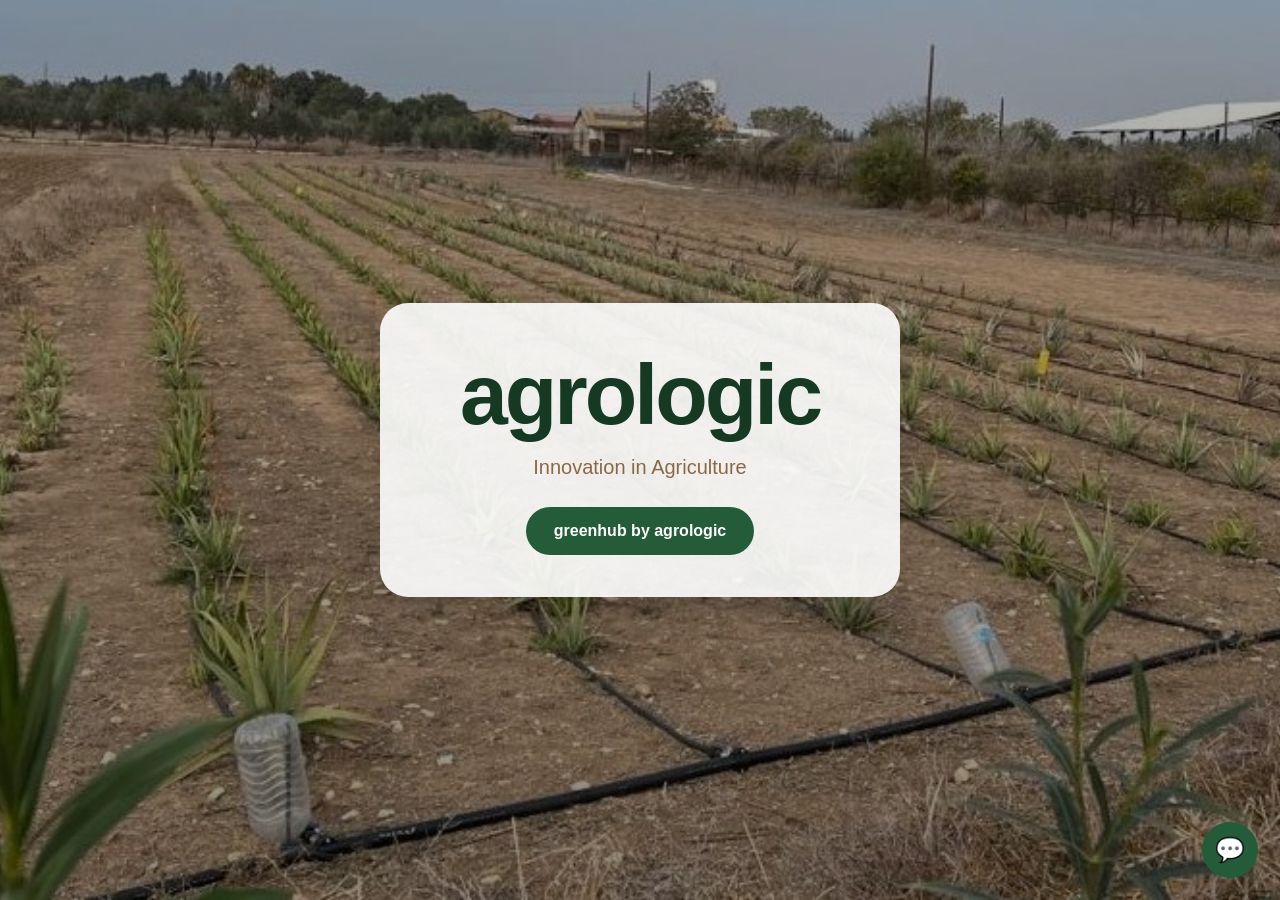
==== index.html @ 1e0a489d "GreenHub v0.6 - Home Hub and Repository Structure" ====
<!DOCTYPE html>
<html lang="en">
<head>
  <meta charset="UTF-8" />
  <meta name="viewport" content="width=device-width, initial-scale=1.0" />
  <title>agrologic</title>
  <link rel="stylesheet" href="styles.css" />
</head>
<body class="landing-page">
  <main class="landing-overlay">
    <section class="hero-card">
      <h1>agrologic</h1>
      <p>Innovation in Agriculture</p>
      <a class="main-button" href="login.html">greenhub by agrologic</a>
    </section>
  </main>

  <button class="chat-button" aria-label="Open chat">💬</button>
  <div class="chat-popup" id="chatPopup">
    <strong>Welcome</strong>
    <p>Your agrologicAI assistant is ready to help!</p>
  </div>

  <script src="script.js"></script>
</body>
</html>
---- styles.css ----
:root {
  --green: #245c3a;
  --green-dark: #153922;
  --green-soft: #edf5ef;
  --earth: #8a6845;
  --cream: #f7f3ea;
  --white: #ffffff;
  --text: #1f2a22;
  --muted: #6a746b;
  --shadow: 0 18px 45px rgba(0, 0, 0, 0.18);
}

* { box-sizing: border-box; }

body {
  margin: 0;
  font-family: Arial, Helvetica, sans-serif;
  color: var(--text);
  background: var(--cream);
}

.landing-page {
  min-height: 100vh;
  background-image: linear-gradient(rgba(0, 0, 0, 0.28), rgba(0, 0, 0, 0.42)), url("images/aloe-field.jpg");
  background-size: cover;
  background-position: center;
}

.landing-overlay {
  min-height: 100vh;
  display: flex;
  align-items: center;
  justify-content: center;
  padding: 24px;
}

.hero-card, .login-card {
  width: min(520px, 92vw);
  padding: 42px;
  border-radius: 28px;
  background: rgba(255, 255, 255, 0.9);
  box-shadow: var(--shadow);
  text-align: center;
}

.hero-card h1 {
  margin: 0;
  font-size: clamp(48px, 8vw, 86px);
  letter-spacing: -3px;
  color: var(--green-dark);
  text-transform: lowercase;
}

.hero-card p {
  margin: 12px 0 28px;
  font-size: 20px;
  color: var(--earth);
}

.main-button {
  display: inline-flex;
  align-items: center;
  justify-content: center;
  min-height: 48px;
  padding: 0 28px;
  border: none;
  border-radius: 999px;
  background: var(--green);
  color: var(--white);
  text-decoration: none;
  font-weight: 700;
  cursor: pointer;
  transition: transform 0.2s ease, background 0.2s ease;
}

.main-button:hover { transform: translateY(-2px); background: var(--green-dark); }
.full-width { width: 100%; margin-top: 18px; }

.chat-button {
  position: fixed;
  right: 22px;
  bottom: 22px;
  width: 56px;
  height: 56px;
  border: none;
  border-radius: 50%;
  background: var(--green);
  color: white;
  font-size: 24px;
  box-shadow: var(--shadow);
  cursor: pointer;
}

.chat-popup {
  display: none;
  position: fixed;
  right: 22px;
  bottom: 90px;
  width: 280px;
  padding: 18px;
  border-radius: 18px;
  background: white;
  box-shadow: var(--shadow);
}

.chat-popup.visible { display: block; }

.login-page {
  min-height: 100vh;
  background: linear-gradient(135deg, var(--green-soft), var(--cream));
}

.login-wrapper {
  min-height: 100vh;
  display: flex;
  align-items: center;
  justify-content: center;
  padding: 24px;
}

.eyebrow {
  margin: 0 0 10px;
  color: var(--green);
  font-weight: 700;
  text-transform: lowercase;
}

.login-card h1 { margin: 0; font-size: 40px; color: var(--green-dark); }
.login-note { color: var(--muted); }

form { text-align: left; margin-top: 24px; }
label { display: block; margin: 14px 0 6px; font-weight: 700; }
input {
  width: 100%;
  padding: 13px 14px;
  border: 1px solid #cdd8cf;
  border-radius: 12px;
  font-size: 16px;
}
.login-message { min-height: 20px; color: #b00020; font-weight: 700; }
.back-link { display: inline-block; margin-top: 18px; color: var(--green); text-decoration: none; }

@media (max-width: 600px) {
  .hero-card, .login-card { padding: 30px 22px; }
}
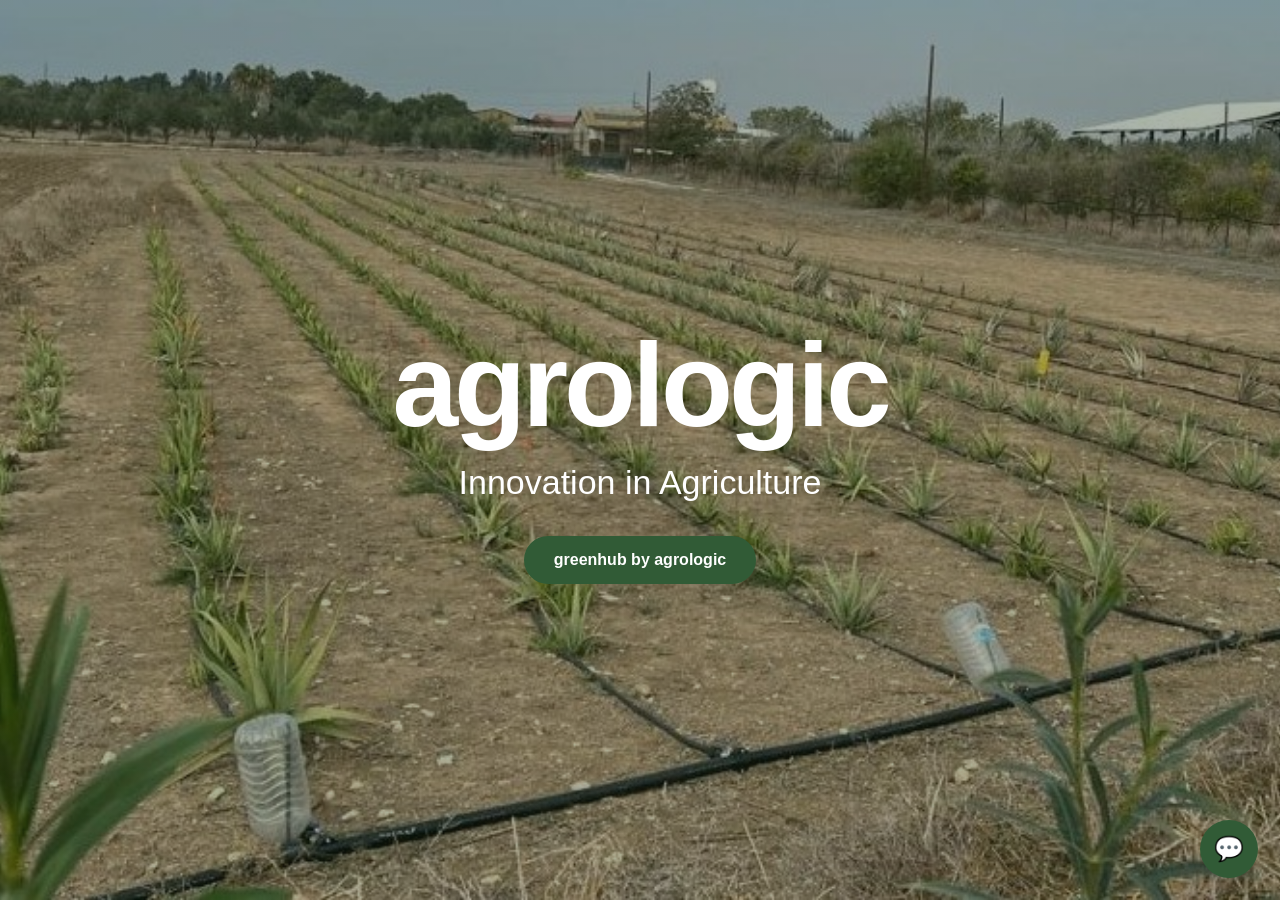
==== commit 88e5412e: "Add GreenHub AR Preview v0.6" ====
--- a/index.html
+++ b/index.html
@@ -4,23 +4,33 @@
   <meta charset="UTF-8" />
   <meta name="viewport" content="width=device-width, initial-scale=1.0" />
   <title>agrologic</title>
-  <link rel="stylesheet" href="styles.css" />
+  <link rel="stylesheet" href="style.css" />
 </head>
 <body class="landing-page">
   <main class="landing-overlay">
-    <section class="hero-card">
+    <section class="landing-card">
       <h1>agrologic</h1>
       <p>Innovation in Agriculture</p>
-      <a class="main-button" href="login.html">greenhub by agrologic</a>
+      <a class="primary-button" href="login.html">greenhub by agrologic</a>
     </section>
   </main>
 
-  <button class="chat-button" aria-label="Open chat">💬</button>
-  <div class="chat-popup" id="chatPopup">
-    <strong>Welcome</strong>
-    <p>Your agrologicAI assistant is ready to help!</p>
-  </div>
+  <button class="chat-button" id="chatButton" aria-label="Open chat">💬</button>
+  <section class="chat-box" id="chatBox" aria-hidden="true">
+    <h2>Chat with us</h2>
+    <input type="text" placeholder="Name" />
+    <input type="email" placeholder="Email" />
+    <textarea placeholder="Message"></textarea>
+    <button>Send</button>
+  </section>
 
-  <script src="script.js"></script>
+  <script>
+    const chatButton = document.getElementById('chatButton');
+    const chatBox = document.getElementById('chatBox');
+    chatButton.addEventListener('click', () => {
+      chatBox.classList.toggle('open');
+      chatBox.setAttribute('aria-hidden', !chatBox.classList.contains('open'));
+    });
+  </script>
 </body>
 </html>
--- a/style.css
+++ b/style.css
@@ -0,0 +1,62 @@
+* { box-sizing: border-box; }
+html, body { margin: 0; min-height: 100%; font-family: Helvetica, Arial, sans-serif; color: #17351f; }
+a { color: inherit; text-decoration: none; }
+
+.landing-page {
+  min-height: 100vh;
+  background: linear-gradient(rgba(18, 43, 22, 0.35), rgba(18, 43, 22, 0.35)), url('assets/aloe-field.jpg') center/cover no-repeat;
+}
+.landing-overlay { min-height: 100vh; display: grid; place-items: center; padding: 24px; }
+.landing-card { text-align: center; color: white; }
+.landing-card h1 { font-size: clamp(52px, 10vw, 118px); margin: 0; font-weight: 600; letter-spacing: -4px; text-transform: lowercase; }
+.landing-card p { font-size: clamp(20px, 3vw, 34px); margin: 10px 0 34px; }
+.primary-button, .secondary-button, button {
+  display: inline-flex; align-items: center; justify-content: center; min-height: 48px; border: 0; border-radius: 999px; padding: 0 30px;
+  background: #315b36; color: #fff; font-size: 16px; font-weight: 700; cursor: pointer;
+}
+.primary-button:hover, .secondary-button:hover, button:hover { filter: brightness(1.06); }
+button:disabled { opacity: 0.45; cursor: not-allowed; }
+.chat-button { position: fixed; right: 22px; bottom: 22px; width: 58px; height: 58px; padding: 0; font-size: 24px; box-shadow: 0 12px 32px rgba(0,0,0,0.22); }
+.chat-box { position: fixed; right: 22px; bottom: 92px; width: min(320px, calc(100vw - 44px)); padding: 18px; background: #fff; border-radius: 18px; box-shadow: 0 16px 45px rgba(0,0,0,0.25); display: none; }
+.chat-box.open { display: grid; gap: 10px; }
+.chat-box h2 { margin: 0 0 4px; }
+input, textarea, select { width: 100%; border: 1px solid #cbd8cc; border-radius: 12px; padding: 13px; font: inherit; background: #fff; }
+textarea { min-height: 100px; resize: vertical; }
+
+.login-page { min-height: 100vh; display: grid; place-items: center; background: #edf3ed; padding: 24px; }
+.login-card { width: min(420px, 100%); background: white; border-radius: 24px; padding: 36px; box-shadow: 0 18px 55px rgba(27, 56, 33, 0.13); }
+.login-card h1 { margin: 0; font-size: 52px; letter-spacing: -2px; text-transform: lowercase; }
+.login-card form { display: grid; gap: 14px; margin-top: 22px; }
+.login-card small { min-height: 18px; color: #9b2f2f; }
+
+.greenhub-page, .ar-page { min-height: 100vh; background: #f4f7f2; }
+.greenhub-header { height: 72px; display: flex; align-items: center; justify-content: space-between; padding: 0 28px; background: #fff; border-bottom: 1px solid #dfe8df; position: sticky; top: 0; z-index: 5; }
+.brand { font-size: 30px; font-weight: 600; letter-spacing: -1px; }
+.greenhub-header nav { display: flex; gap: 18px; align-items: center; flex-wrap: wrap; }
+.greenhub-header nav a { font-weight: 700; color: #315b36; }
+.nav-highlight { background: #e5efe4; padding: 10px 16px; border-radius: 999px; }
+.dashboard { width: min(1120px, calc(100% - 40px)); margin: 32px auto; }
+.hero-panel, .panel, .ar-controls { background: white; border-radius: 26px; padding: 28px; box-shadow: 0 14px 38px rgba(27, 56, 33, 0.08); }
+.hero-panel h1 { font-size: clamp(36px, 6vw, 64px); margin: 0 0 12px; }
+.hero-panel p { max-width: 720px; font-size: 20px; line-height: 1.5; }
+.grid-panels { display: grid; grid-template-columns: repeat(4, 1fr); gap: 18px; margin-top: 18px; }
+.panel h2 { margin-top: 0; }
+.clickable-panel { cursor: pointer; border: 2px solid #d7e7d5; }
+
+.ar-layout { width: min(1120px, calc(100% - 28px)); margin: 24px auto; display: grid; grid-template-columns: 330px 1fr; gap: 20px; align-items: start; }
+.ar-controls { display: grid; gap: 14px; }
+.ar-controls h1 { margin: 0; font-size: 42px; }
+.small-note { margin: 0; color: #60705f; line-height: 1.45; }
+.camera-stage { position: relative; overflow: hidden; min-height: 640px; background: #142116; border-radius: 28px; box-shadow: 0 14px 38px rgba(27, 56, 33, 0.18); }
+#cameraVideo { position: absolute; inset: 0; width: 100%; height: 100%; object-fit: cover; }
+#plantOverlay { position: absolute; left: 50%; bottom: 8%; transform: translateX(-50%); height: 58%; max-width: 60%; object-fit: contain; opacity: 0.6; display: none; pointer-events: none; }
+#plantOverlay.visible { display: block; }
+.camera-placeholder { position: absolute; inset: 0; display: grid; place-items: center; color: #fff; text-align: center; padding: 28px; font-size: 22px; }
+.hidden { display: none !important; }
+
+@media (max-width: 900px) {
+  .greenhub-header { height: auto; padding: 18px; align-items: flex-start; gap: 12px; flex-direction: column; }
+  .grid-panels { grid-template-columns: 1fr; }
+  .ar-layout { grid-template-columns: 1fr; }
+  .camera-stage { min-height: 70vh; }
+}
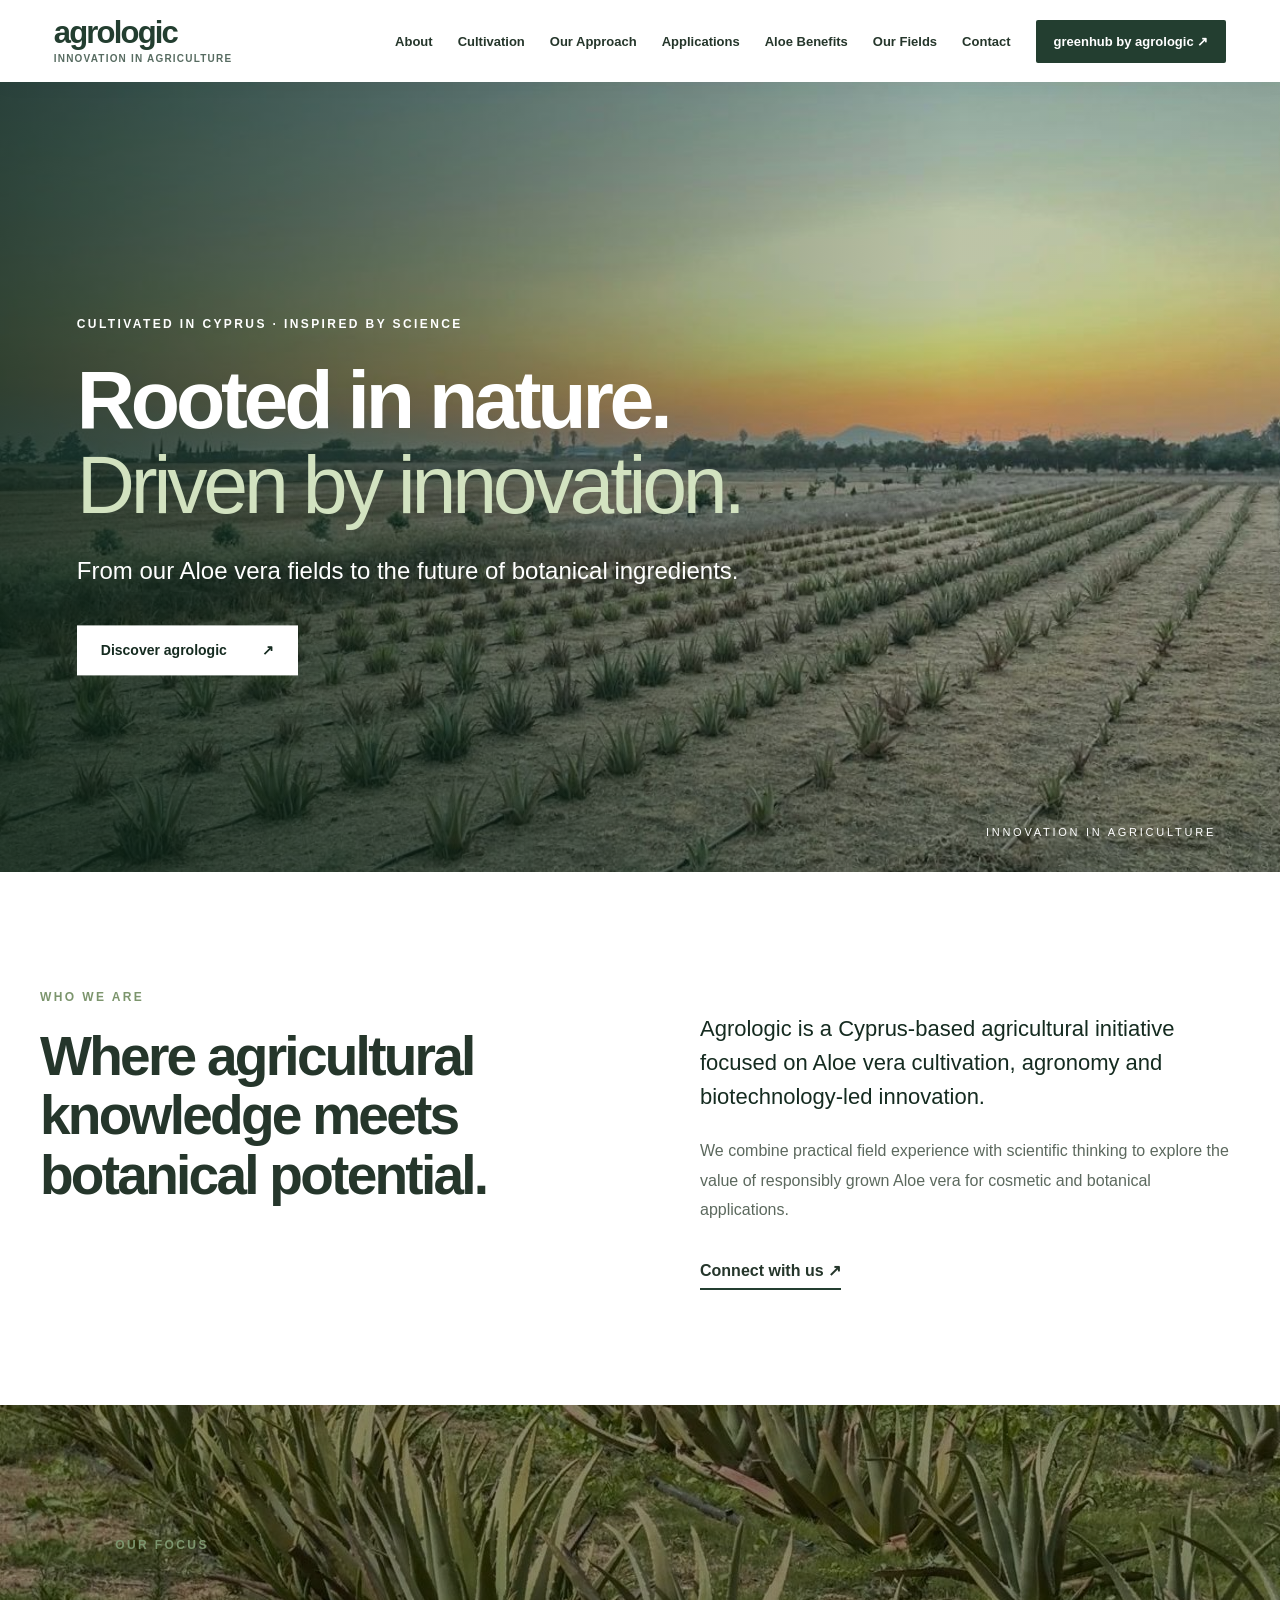
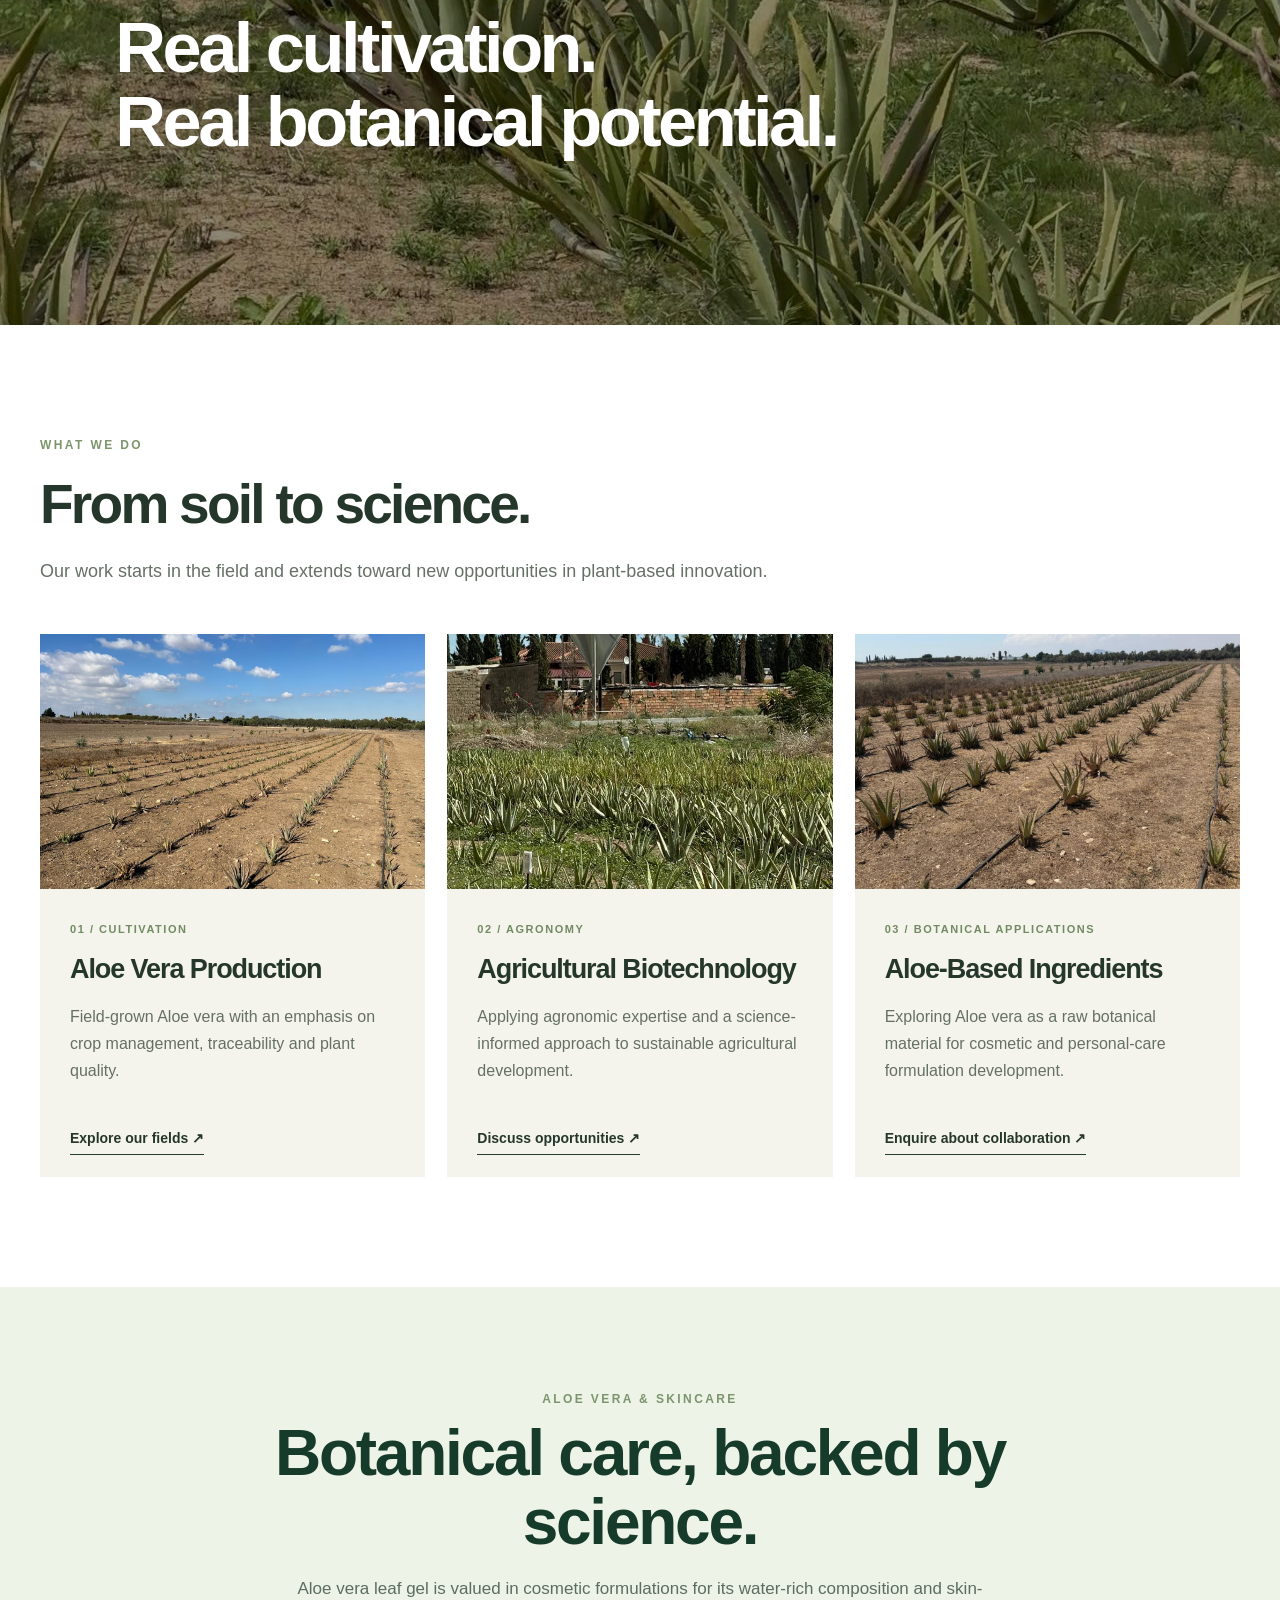
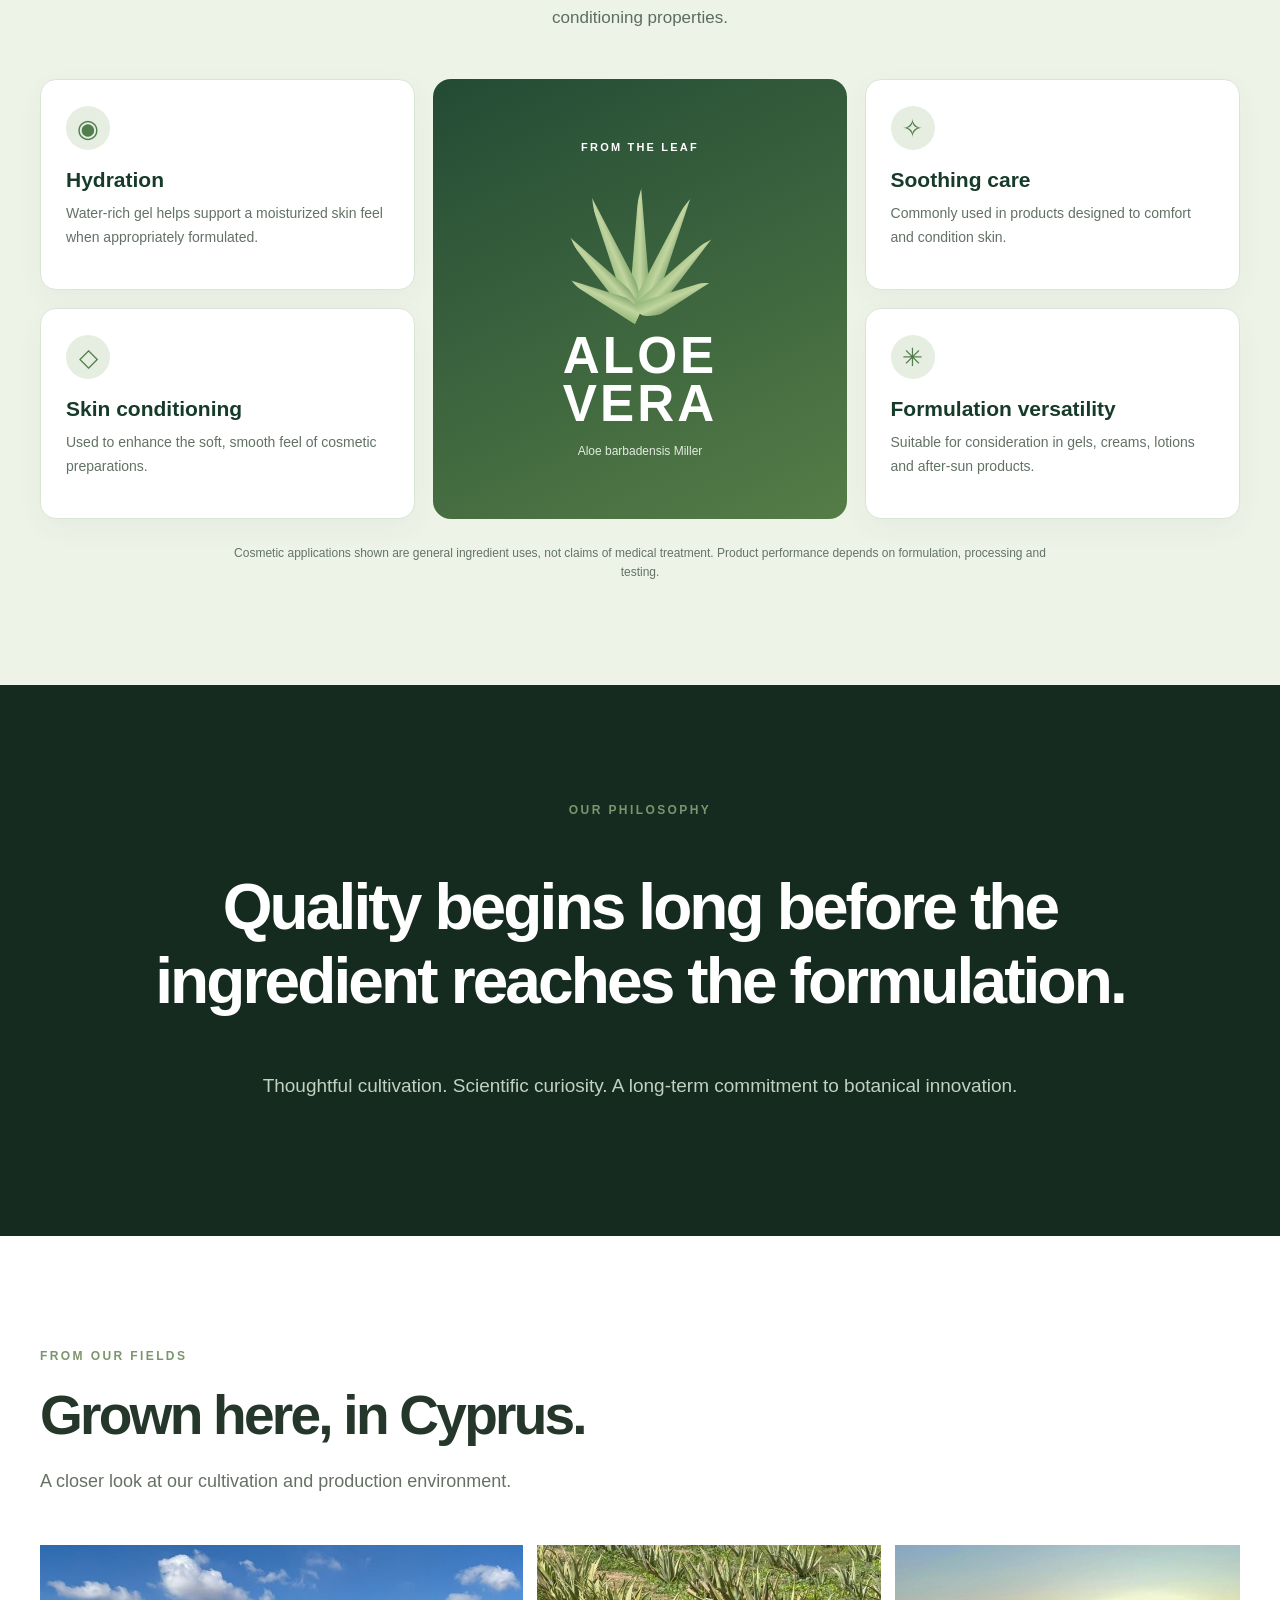
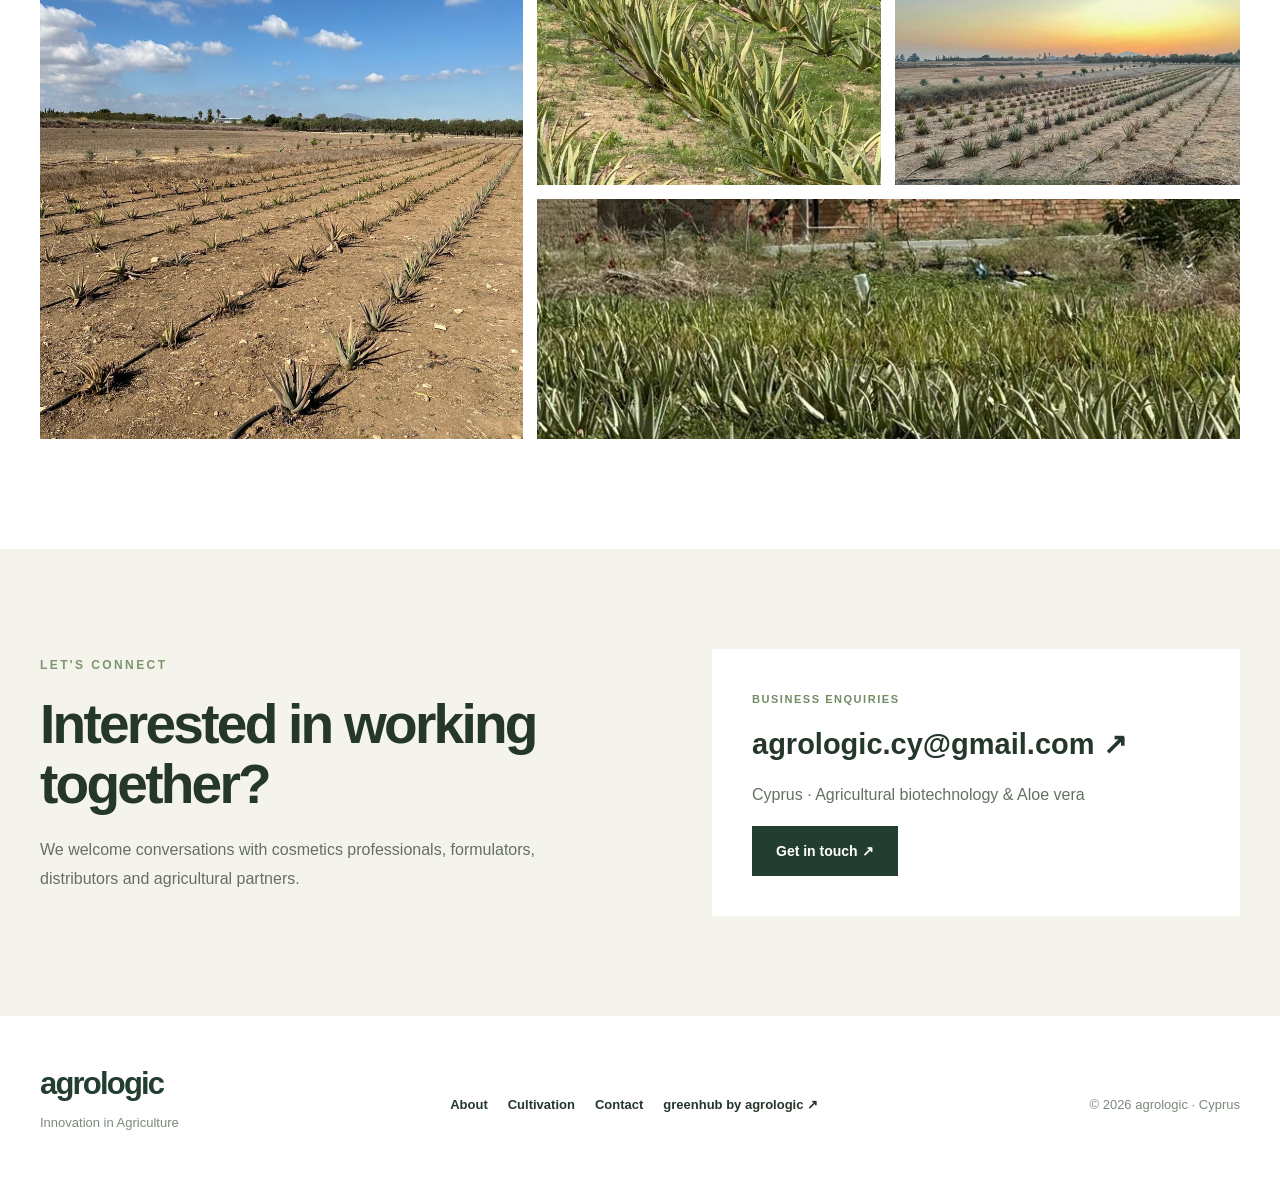
==== commit e45e1511: "Agrologic v1.1 - Expo homepage and aloe benefits infographic" ====
--- a/index.html
+++ b/index.html
@@ -1,36 +1,26 @@
-<!DOCTYPE html>
-<html lang="en">
-<head>
-  <meta charset="UTF-8" />
-  <meta name="viewport" content="width=device-width, initial-scale=1.0" />
-  <title>agrologic</title>
-  <link rel="stylesheet" href="style.css" />
-</head>
-<body class="landing-page">
-  <main class="landing-overlay">
-    <section class="landing-card">
-      <h1>agrologic</h1>
-      <p>Innovation in Agriculture</p>
-      <a class="primary-button" href="login.html">greenhub by agrologic</a>
-    </section>
-  </main>
+<!doctype html><html lang="en"><head><meta charset="utf-8"><meta name="viewport" content="width=device-width,initial-scale=1"><meta name="description" content="Agrologic — Cyprus-grown Aloe vera, agronomy and agricultural biotechnology for botanical innovation."><title>agrologic | Aloe Vera & Agricultural Biotechnology</title><link rel="stylesheet" href="agrologic-home.css"></head><body>
+<header class="top"><a class="logo brand-lockup" href="#home"><span class="brand-name">agrologic</span><span class="brand-tagline">Innovation in Agriculture</span></a><button class="menu" aria-label="Toggle navigation" aria-expanded="false">☰</button><nav id="nav"><a href="#about">About</a><a href="#cultivation">Cultivation</a><a href="#science">Our Approach</a><a href="#applications">Applications</a><a href="#benefits">Aloe Benefits</a><a href="#gallery">Our Fields</a><a href="#contact">Contact</a><a class="greenhub" href="login.html">greenhub by agrologic ↗</a></nav></header>
+<main id="home"><section class="hero"><img src="assets/land3.jpeg" alt="Agrologic Aloe vera cultivation in Cyprus at sunset"><div class="shade"></div><div class="hero-inner"><span class="kicker">CULTIVATED IN CYPRUS · INSPIRED BY SCIENCE</span><h1>Rooted in nature.<br><em>Driven by innovation.</em></h1><p>From our Aloe vera fields to the future of botanical ingredients.</p><a class="cta light" href="#about">Discover agrologic <span>↗</span></a></div><span class="hero-side">INNOVATION IN AGRICULTURE</span></section>
+<section id="about" class="intro wrap"><div><span class="eyebrow">WHO WE ARE</span><h2>Where agricultural knowledge meets botanical potential.</h2></div><div><p class="lead">Agrologic is a Cyprus-based agricultural initiative focused on Aloe vera cultivation, agronomy and biotechnology-led innovation.</p><p>We combine practical field experience with scientific thinking to explore the value of responsibly grown Aloe vera for cosmetic and botanical applications.</p><a class="textlink" href="#contact">Connect with us ↗</a></div></section>
+<section class="photo-banner"><img src="assets/land5.jpeg" alt="Close view of Aloe vera plants cultivated in rows"><div><span class="eyebrow">OUR FOCUS</span><h2>Real cultivation.<br>Real botanical potential.</h2></div></section>
+<section id="cultivation" class="services wrap"><div class="section-head"><span class="eyebrow">WHAT WE DO</span><h2>From soil to science.</h2><p>Our work starts in the field and extends toward new opportunities in plant-based innovation.</p></div><div class="cards"><article><img src="assets/land2.jpeg" alt="Rows of drip-irrigated Aloe vera plants"><div><span>01 / CULTIVATION</span><h3>Aloe Vera Production</h3><p>Field-grown Aloe vera with an emphasis on crop management, traceability and plant quality.</p><a href="#gallery">Explore our fields ↗</a></div></article><article id="science"><img src="assets/land1.jpeg" alt="Aloe vera field and agricultural infrastructure"><div><span>02 / AGRONOMY</span><h3>Agricultural Biotechnology</h3><p>Applying agronomic expertise and a science-informed approach to sustainable agricultural development.</p><a href="#contact">Discuss opportunities ↗</a></div></article><article id="applications"><img src="assets/land4.jpeg" alt="Cultivated Aloe vera field in Cyprus"><div><span>03 / BOTANICAL APPLICATIONS</span><h3>Aloe-Based Ingredients</h3><p>Exploring Aloe vera as a raw botanical material for cosmetic and personal-care formulation development.</p><a href="#contact">Enquire about collaboration ↗</a></div></article></div></section>
 
-  <button class="chat-button" id="chatButton" aria-label="Open chat">💬</button>
-  <section class="chat-box" id="chatBox" aria-hidden="true">
-    <h2>Chat with us</h2>
-    <input type="text" placeholder="Name" />
-    <input type="email" placeholder="Email" />
-    <textarea placeholder="Message"></textarea>
-    <button>Send</button>
-  </section>
-
-  <script>
-    const chatButton = document.getElementById('chatButton');
-    const chatBox = document.getElementById('chatBox');
-    chatButton.addEventListener('click', () => {
-      chatBox.classList.toggle('open');
-      chatBox.setAttribute('aria-hidden', !chatBox.classList.contains('open'));
-    });
-  </script>
-</body>
-</html>
+<section id="benefits" class="aloe-benefits" aria-labelledby="benefits-title">
+  <div class="wrap">
+    <div class="benefits-heading"><span class="eyebrow">ALOE VERA &amp; SKINCARE</span><h2 id="benefits-title">Botanical care, backed by science.</h2>
+    <p>Aloe vera leaf gel is valued in cosmetic formulations for its water-rich composition and skin-conditioning properties.</p></div>
+    <div class="benefits-visual">
+      <div class="benefit benefit-one"><span class="benefit-icon" aria-hidden="true">◉</span><h3>Hydration</h3><p>Water-rich gel helps support a moisturized skin feel when appropriately formulated.</p></div>
+      <div class="benefit benefit-two"><span class="benefit-icon" aria-hidden="true">✧</span><h3>Soothing care</h3><p>Commonly used in products designed to comfort and condition skin.</p></div>
+      <div class="benefits-center"><span class="center-small">FROM THE LEAF</span><div class="aloe-illustration" aria-hidden="true"><i></i><i></i><i></i><i></i><i></i><i></i><i></i></div><strong>ALOE<br>VERA</strong><span class="center-latin">Aloe barbadensis Miller</span></div>
+      <div class="benefit benefit-three"><span class="benefit-icon" aria-hidden="true">◇</span><h3>Skin conditioning</h3><p>Used to enhance the soft, smooth feel of cosmetic preparations.</p></div>
+      <div class="benefit benefit-four"><span class="benefit-icon" aria-hidden="true">✳</span><h3>Formulation versatility</h3><p>Suitable for consideration in gels, creams, lotions and after-sun products.</p></div>
+    </div>
+    <p class="benefits-disclaimer">Cosmetic applications shown are general ingredient uses, not claims of medical treatment. Product performance depends on formulation, processing and testing.</p>
+  </div>
+</section>
+<section class="statement"><div class="wrap"><span class="eyebrow">OUR PHILOSOPHY</span><h2>Quality begins long before the ingredient reaches the formulation.</h2><p>Thoughtful cultivation. Scientific curiosity. A long-term commitment to botanical innovation.</p></div></section>
+<section id="gallery" class="gallery wrap"><div class="section-head"><span class="eyebrow">FROM OUR FIELDS</span><h2>Grown here, in Cyprus.</h2><p>A closer look at our cultivation and production environment.</p></div><div class="gallery-grid"><img src="assets/land2.jpeg" alt="Aloe vera rows in open farmland"><img src="assets/land5.jpeg" alt="Established Aloe vera plants"><img src="assets/land3.jpeg" alt="Aloe vera field at sunset"><img src="assets/land1.jpeg" alt="Agricultural infrastructure beside Aloe vera"></div></section>
+<section id="contact" class="contact"><div class="wrap contact-grid"><div><span class="eyebrow">LET'S CONNECT</span><h2>Interested in working together?</h2><p>We welcome conversations with cosmetics professionals, formulators, distributors and agricultural partners.</p></div><div class="contact-box"><span>BUSINESS ENQUIRIES</span><a class="email" href="mailto:agrologic.cy@gmail.com?subject=Agrologic%20Business%20Enquiry">agrologic.cy@gmail.com ↗</a><p>Cyprus · Agricultural biotechnology & Aloe vera</p><a class="cta" href="mailto:agrologic.cy@gmail.com?subject=Agrologic%20Business%20Enquiry">Get in touch ↗</a></div></div></section></main>
+<footer><div class="wrap foot"><div><a class="logo" href="#home">agrologic</a><p>Innovation in Agriculture</p></div><div><a href="#about">About</a><a href="#cultivation">Cultivation</a><a href="#contact">Contact</a><a href="login.html">greenhub by agrologic ↗</a></div><small>© <span id="year"></span> agrologic · Cyprus</small></div></footer>
+<script>document.getElementById('year').textContent=new Date().getFullYear();const b=document.querySelector('.menu'),n=document.querySelector('#nav');b.addEventListener('click',()=>{const o=n.classList.toggle('open');b.setAttribute('aria-expanded',String(o))});n.querySelectorAll('a').forEach(a=>a.addEventListener('click',()=>{n.classList.remove('open');b.setAttribute('aria-expanded','false')}));</script></body></html>
--- a/agrologic-home.css
+++ b/agrologic-home.css
@@ -0,0 +1,33 @@
+:root{--green:#233e30;--deep:#152b20;--cream:#f5f4ec;--accent:#b8cfa0;--ink:#25362b}*{box-sizing:border-box}html{scroll-behavior:smooth;scroll-padding-top:80px}body{margin:0;font-family:Arial,Helvetica,sans-serif;color:var(--ink);background:#fff}a{text-decoration:none;color:inherit}img{display:block;width:100%;object-fit:cover}.wrap{width:min(1200px,calc(100% - 72px));margin:auto}.top{height:82px;position:sticky;top:0;z-index:20;background:#fff;display:flex;align-items:center;justify-content:space-between;padding:0 4.2%;box-shadow:0 2px 20px #0000000c}.logo{font-size:31px;letter-spacing:-1.8px;font-weight:750;color:var(--green)}.dot{color:#9bb783}.top nav{display:flex;align-items:center;gap:25px}.top nav>a{font-size:13px;font-weight:700;transition:color .2s}.top nav>a:hover{color:#7d9e68}.top nav .greenhub{background:var(--green);color:#fff;padding:14px 18px;border-radius:2px}.menu{display:none}.hero{height:min(790px,calc(100vh - 82px));min-height:580px;position:relative;color:#fff;overflow:hidden}.hero>img{height:100%;position:absolute;inset:0}.shade{position:absolute;inset:0;background:linear-gradient(90deg,rgba(12,36,23,.78),rgba(12,36,23,.24) 75%),linear-gradient(0deg,#0b201c55,transparent 50%)}.hero-inner{position:absolute;left:max(6%,calc((100% - 1200px)/2));top:50%;transform:translateY(-45%);max-width:850px}.kicker,.eyebrow{font-size:12px;font-weight:800;letter-spacing:.2em}.hero h1{font-size:clamp(46px,6.3vw,91px);line-height:1.05;letter-spacing:-.052em;margin:26px 0}.hero h1 em{font-weight:400;font-style:normal;color:#d2e2c0}.hero p{font-size:clamp(18px,2vw,24px);line-height:1.5;margin:0 0 36px}.cta{display:inline-flex;align-items:center;gap:35px;background:var(--green);color:#fff;padding:17px 24px;font-weight:700;font-size:14px}.cta.light{background:#fff;color:var(--deep)}.hero-side{position:absolute;bottom:34px;right:5%;font-size:11px;letter-spacing:.25em}.intro{padding:115px 0;display:grid;grid-template-columns:1fr 1fr;gap:10%}.eyebrow{color:#7c956d}.intro h2,.section-head h2,.contact h2{font-size:clamp(36px,4.3vw,62px);letter-spacing:-.05em;line-height:1.08;margin:22px 0}.intro p{line-height:1.85;color:#5c695e;font-size:16px}.intro .lead{font-size:22px;line-height:1.55;color:var(--deep);margin-top:25px}.textlink{display:inline-block;margin-top:20px;border-bottom:2px solid var(--green);padding-bottom:8px;font-weight:700}.photo-banner{height:520px;position:relative;color:#fff}.photo-banner img{height:100%;filter:brightness(.55)}.photo-banner>div{position:absolute;left:9%;top:25%}.photo-banner h2{font-size:clamp(42px,5.5vw,75px);line-height:1.05;letter-spacing:-.05em}.services,.gallery{padding:110px 0}.section-head{max-width:740px;margin-bottom:48px}.section-head p{font-size:18px;color:#667166;line-height:1.65}.cards{display:grid;grid-template-columns:repeat(3,1fr);gap:22px}.cards article{background:var(--cream);overflow:hidden}.cards img{height:255px}.cards article>div{padding:30px}.cards span,.contact-box>span{font-size:11px;letter-spacing:.14em;font-weight:800;color:#718b63}.cards h3{font-size:27px;line-height:1.1;letter-spacing:-.04em;margin:18px 0}.cards p{line-height:1.7;color:#657064;min-height:110px}.cards a{font-size:14px;font-weight:800;border-bottom:1px solid var(--green);padding-bottom:8px}.statement{background:var(--deep);color:#fff;padding:115px 0}.statement .wrap{max-width:1000px;text-align:center}.statement h2{font-size:clamp(34px,5vw,66px);line-height:1.15;letter-spacing:-.045em}.statement p{font-size:19px;color:#c2d1c2;line-height:1.6}.gallery-grid{display:grid;grid-template-columns:1.4fr 1fr 1fr;grid-template-rows:240px 240px;gap:14px}.gallery-grid img{height:100%}.gallery-grid img:first-child{grid-row:span 2}.gallery-grid img:last-child{grid-column:span 2}.contact{background:var(--cream);padding:100px 0}.contact-grid{display:grid;grid-template-columns:1fr 1fr;gap:12%;align-items:center}.contact p{line-height:1.8;color:#657064}.contact-box{padding:40px;background:white}.email{display:block;overflow-wrap:anywhere;font-size:clamp(19px,2.3vw,29px);font-weight:700;margin:20px 0}footer{background:#fff;padding:50px 0}.foot{display:flex;justify-content:space-between;align-items:center;gap:30px}.foot p,.foot small{font-size:13px;color:#7d897c}.foot>div:nth-child(2){display:flex;gap:20px;flex-wrap:wrap;font-size:13px;font-weight:700}@media(max-width:1050px){.top nav{gap:12px}.top nav>a{font-size:11px}.cards{gap:12px}.cards article>div{padding:22px}}@media(max-width:800px){.wrap{width:calc(100% - 38px)}.top{height:70px;padding:0 20px}.menu{display:block;border:0;background:transparent;font-size:26px;color:var(--green);cursor:pointer}.top nav{display:none;position:absolute;top:70px;left:0;right:0;background:white;padding:20px;box-shadow:0 12px 22px #0002;flex-direction:column;align-items:stretch;gap:0}.top nav.open{display:flex}.top nav>a{font-size:15px;padding:14px 6px}.top nav .greenhub{padding:15px;margin-top:8px;text-align:center}.hero{min-height:620px;height:calc(100svh - 70px)}.hero-inner{left:24px;right:24px;top:48%;transform:translateY(-40%)}.hero-side{left:24px;right:auto;font-size:9px}.intro,.contact-grid{grid-template-columns:1fr;gap:25px;padding-top:75px;padding-bottom:75px}.photo-banner{height:400px}.photo-banner>div{left:24px;right:24px}.services,.gallery{padding:75px 0}.cards{grid-template-columns:1fr;gap:20px}.cards img{height:260px}.cards p{min-height:0}.statement{padding:75px 0}.gallery-grid{grid-template-columns:1fr 1fr;grid-template-rows:200px 200px 200px}.gallery-grid img:first-child{grid-column:span 2;grid-row:span 1}.gallery-grid img:last-child{grid-column:span 2}.contact{padding:0}.contact-box{padding:30px}.foot{flex-direction:column;align-items:flex-start}}
+
+/* Agrologic Expo v1.1 — brand lockup and Aloe benefits */
+.top .brand-lockup{display:flex;flex-direction:column;align-items:flex-start;gap:2px;text-decoration:none;line-height:1.05}
+.top .brand-name{display:block;font-size:inherit;font-weight:inherit;letter-spacing:inherit}
+.top .brand-tagline{display:block;font-size:10px;font-weight:600;letter-spacing:.12em;text-transform:uppercase;line-height:1.35;opacity:.76;white-space:nowrap}
+.aloe-benefits{background:#eef3e8;padding:clamp(70px,8vw,120px) 0;color:#173b2a}
+.benefits-heading{text-align:center;max-width:750px;margin:0 auto 46px}
+.benefits-heading h2{font-size:clamp(36px,5vw,65px);line-height:1.08;margin:12px 0 18px;letter-spacing:-.035em}
+.benefits-heading p{font-size:17px;line-height:1.7;color:#5b6d60}
+.benefits-visual{display:grid;grid-template-columns:1fr minmax(230px,1.1fr) 1fr;grid-template-rows:auto auto;gap:18px;align-items:stretch}
+.benefit{background:#fff;border:1px solid #dbe5d7;border-radius:16px;padding:26px 25px;box-shadow:0 9px 28px rgba(30,65,36,.045)}
+.benefit-one{grid-column:1;grid-row:1}.benefit-two{grid-column:3;grid-row:1}
+.benefit-three{grid-column:1;grid-row:2}.benefit-four{grid-column:3;grid-row:2}
+.benefit-icon{display:grid;place-items:center;width:44px;height:44px;border-radius:50%;background:#e5eee1;color:#527d4c;font-size:25px;margin-bottom:18px}
+.benefit h3{font-size:21px;margin:0 0 10px}
+.benefit p{font-size:14px;line-height:1.7;color:#627165;margin:0}
+.benefits-center{grid-column:2;grid-row:1/3;position:relative;min-height:440px;display:flex;flex-direction:column;align-items:center;justify-content:center;overflow:hidden;border-radius:18px;background:linear-gradient(155deg,#234b35,#557d47);color:white;text-align:center;padding:30px}
+.center-small{font-size:11px;letter-spacing:.2em;font-weight:700;margin-bottom:16px}
+.benefits-center strong{font-size:clamp(35px,4vw,58px);line-height:.95;letter-spacing:.06em;position:relative;z-index:1}
+.center-latin{font-size:12px;opacity:.85;margin-top:15px;position:relative;z-index:1}
+.aloe-illustration{height:145px;width:175px;position:relative;margin-bottom:18px}
+.aloe-illustration i{position:absolute;bottom:0;left:50%;width:23px;height:140px;background:linear-gradient(90deg,#92b878,#c2d5a0,#759b63);border-radius:100% 0 55% 0;transform-origin:bottom center;clip-path:polygon(50% 0,100% 100%,0 100%)}
+.aloe-illustration i:nth-child(1){transform:translateX(-50%) rotate(0deg)}
+.aloe-illustration i:nth-child(2){transform:translateX(-50%) rotate(-23deg)}
+.aloe-illustration i:nth-child(3){transform:translateX(-50%) rotate(23deg)}
+.aloe-illustration i:nth-child(4){transform:translateX(-50%) rotate(-43deg);height:115px}
+.aloe-illustration i:nth-child(5){transform:translateX(-50%) rotate(43deg);height:115px}
+.aloe-illustration i:nth-child(6){transform:translateX(-50%) rotate(-65deg);height:85px}
+.aloe-illustration i:nth-child(7){transform:translateX(-50%) rotate(65deg);height:85px}
+.benefits-disclaimer{max-width:830px;margin:25px auto 0;text-align:center;font-size:12px;line-height:1.6;color:#647367}
+@media(max-width:800px){.benefits-visual{grid-template-columns:1fr 1fr}.benefits-center{grid-column:1/3;grid-row:1;min-height:350px}.benefit-one{grid-column:1;grid-row:2}.benefit-two{grid-column:2;grid-row:2}.benefit-three{grid-column:1;grid-row:3}.benefit-four{grid-column:2;grid-row:3}}
+@media(max-width:520px){.benefits-visual{grid-template-columns:1fr}.benefits-center{grid-column:1;grid-row:1}.benefit-one,.benefit-two,.benefit-three,.benefit-four{grid-column:1;grid-row:auto}.benefit{padding:23px}.top .brand-tagline{font-size:9px}}
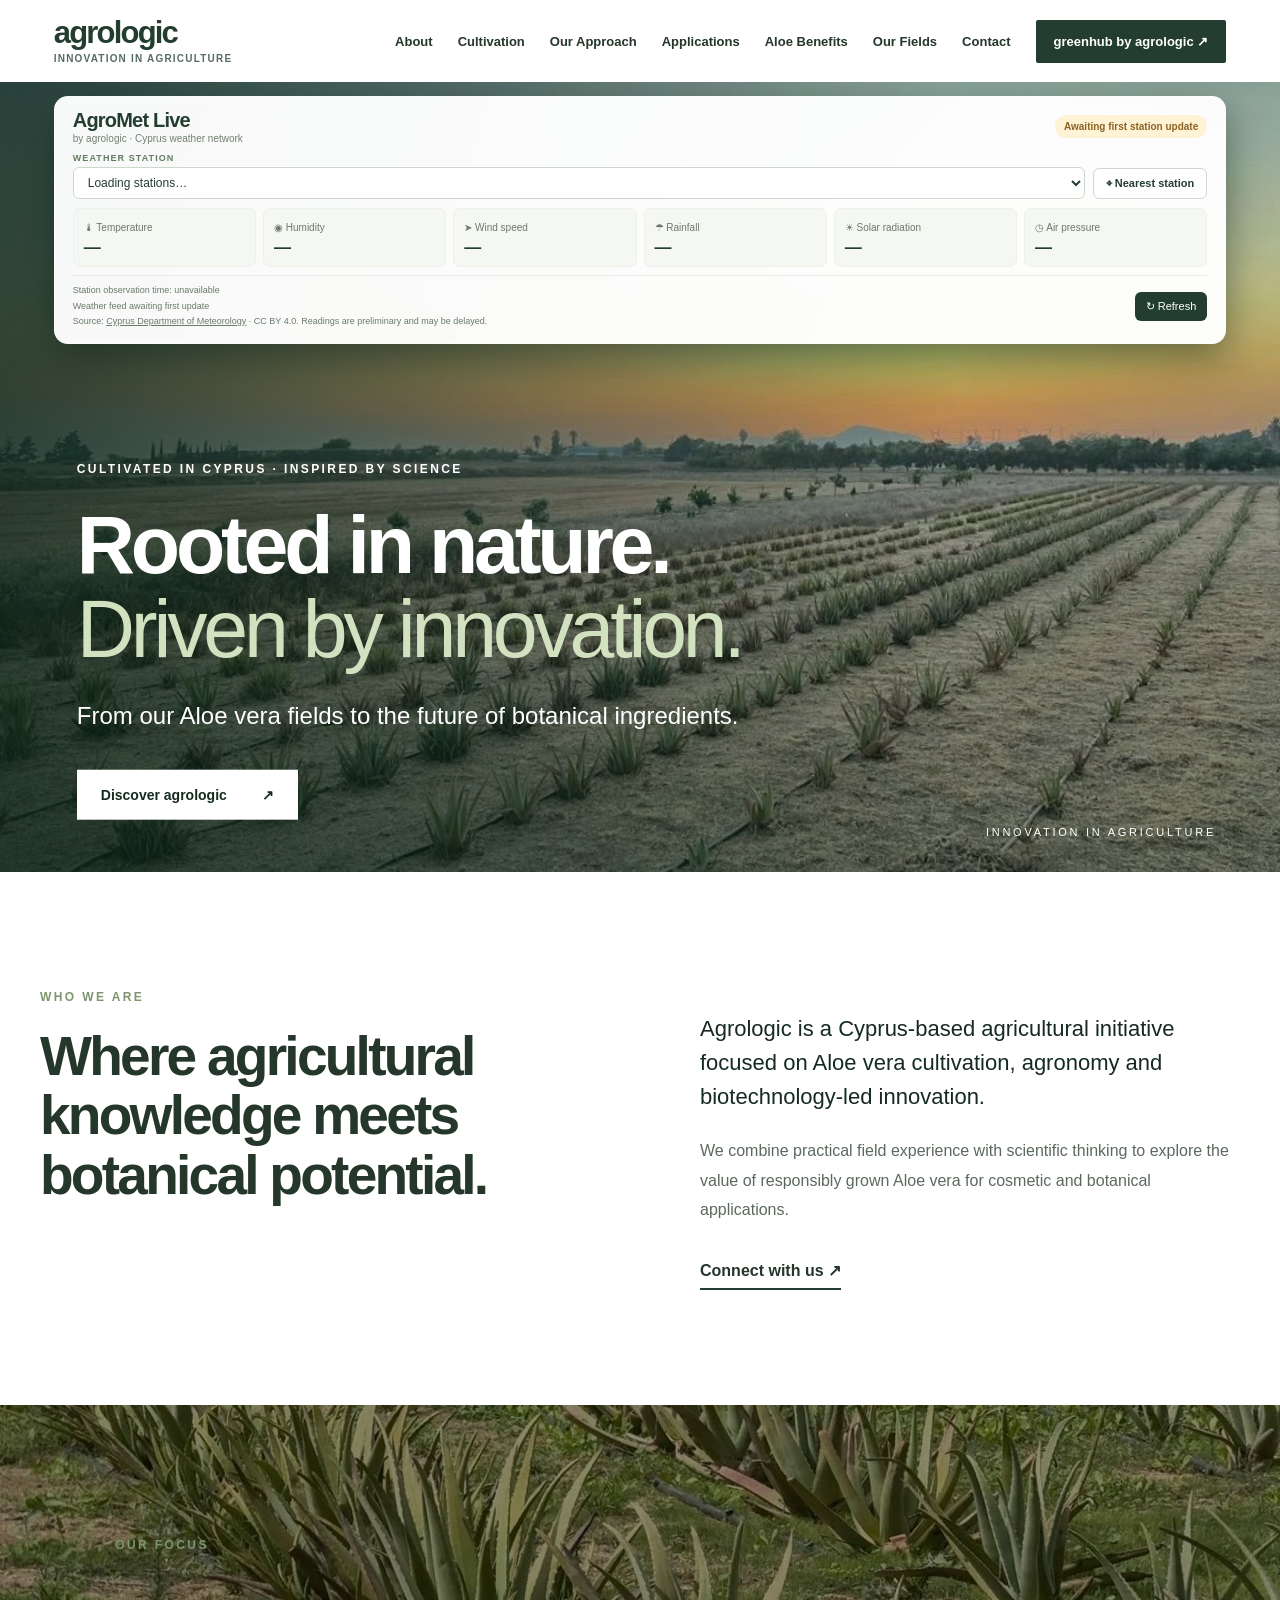
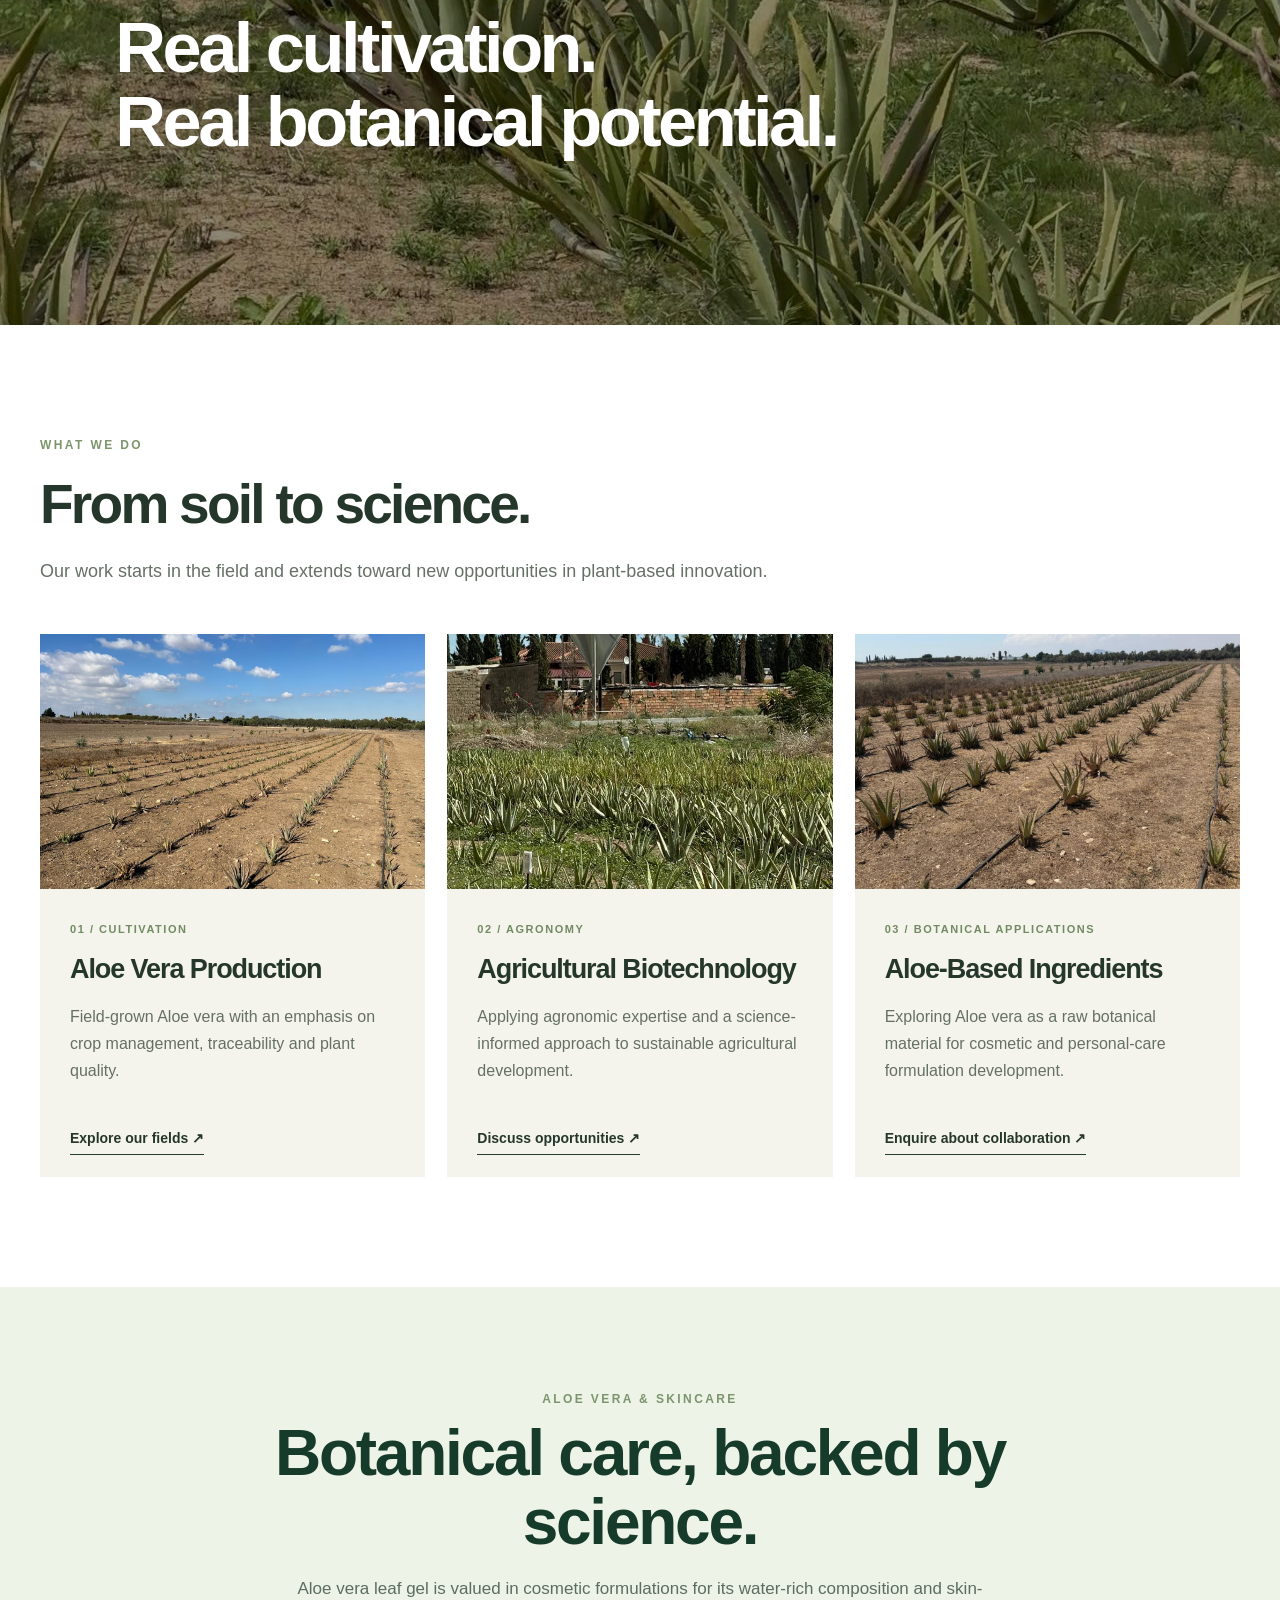
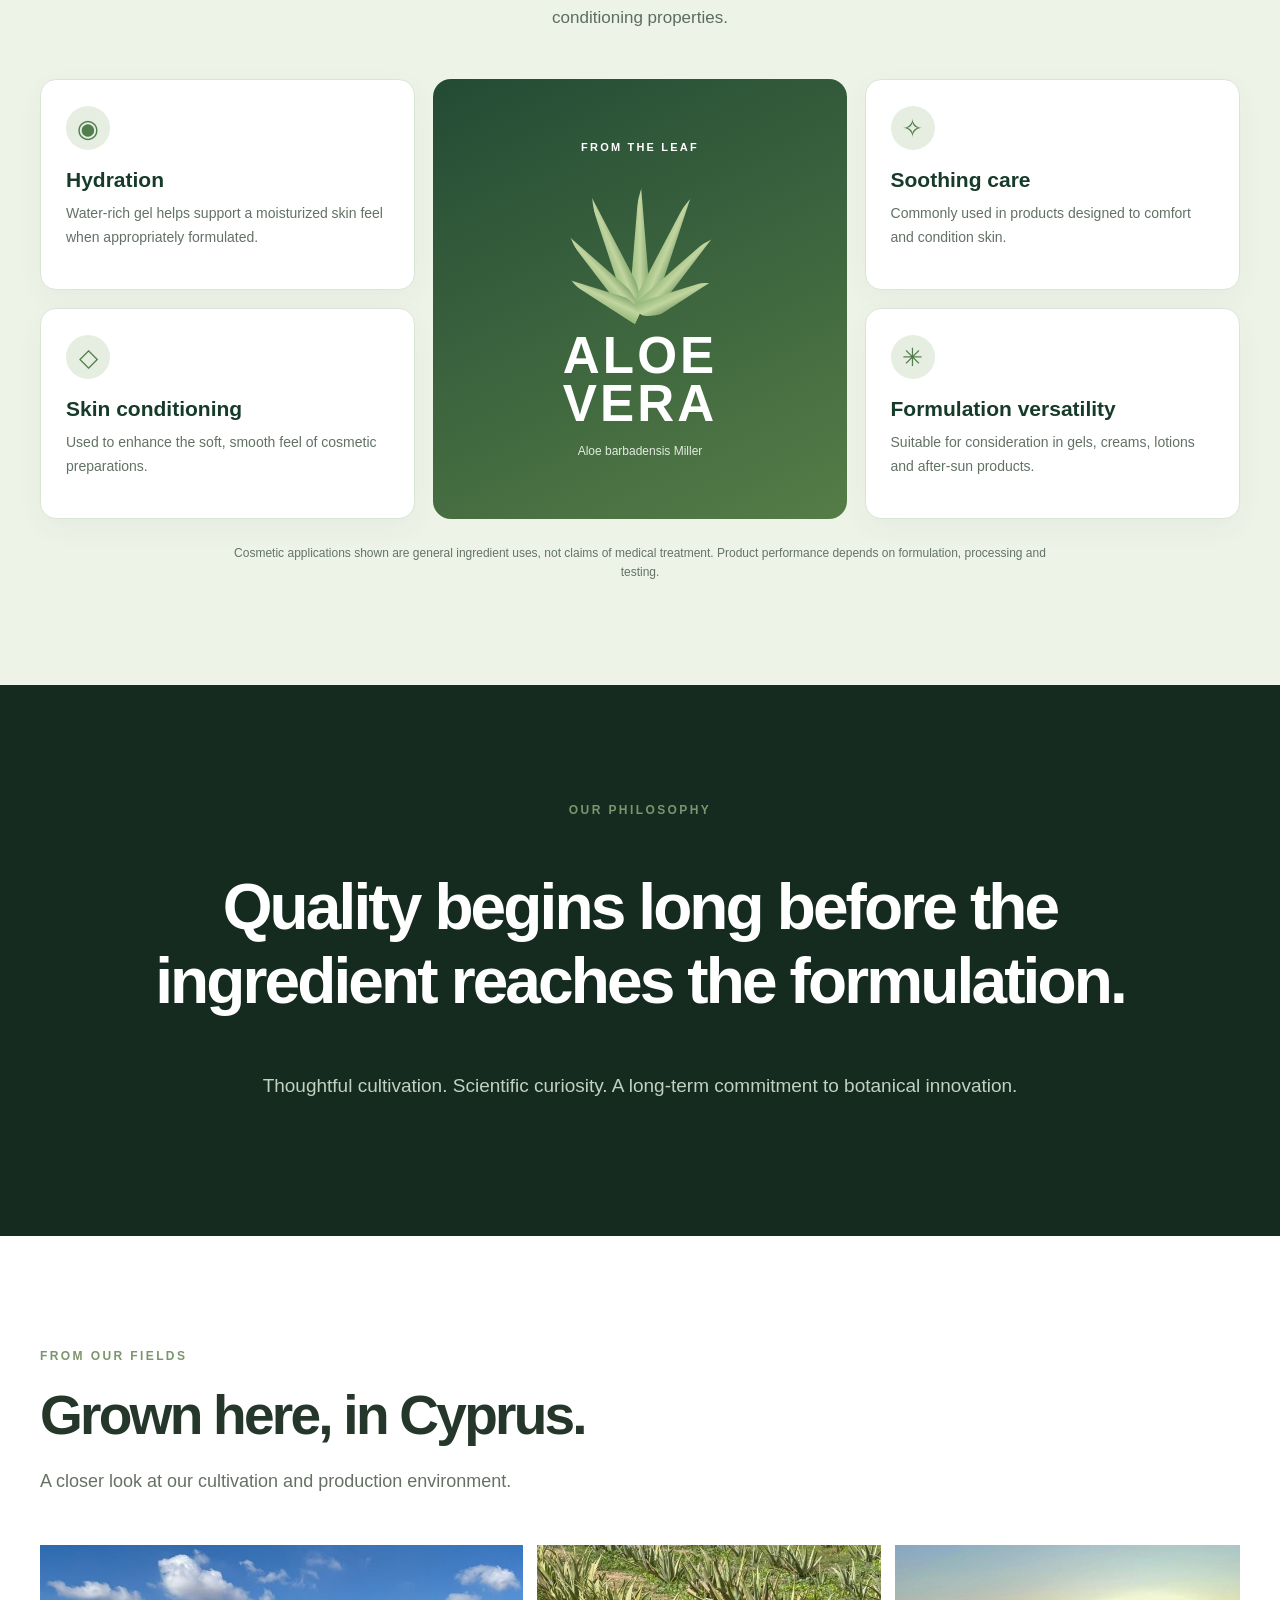
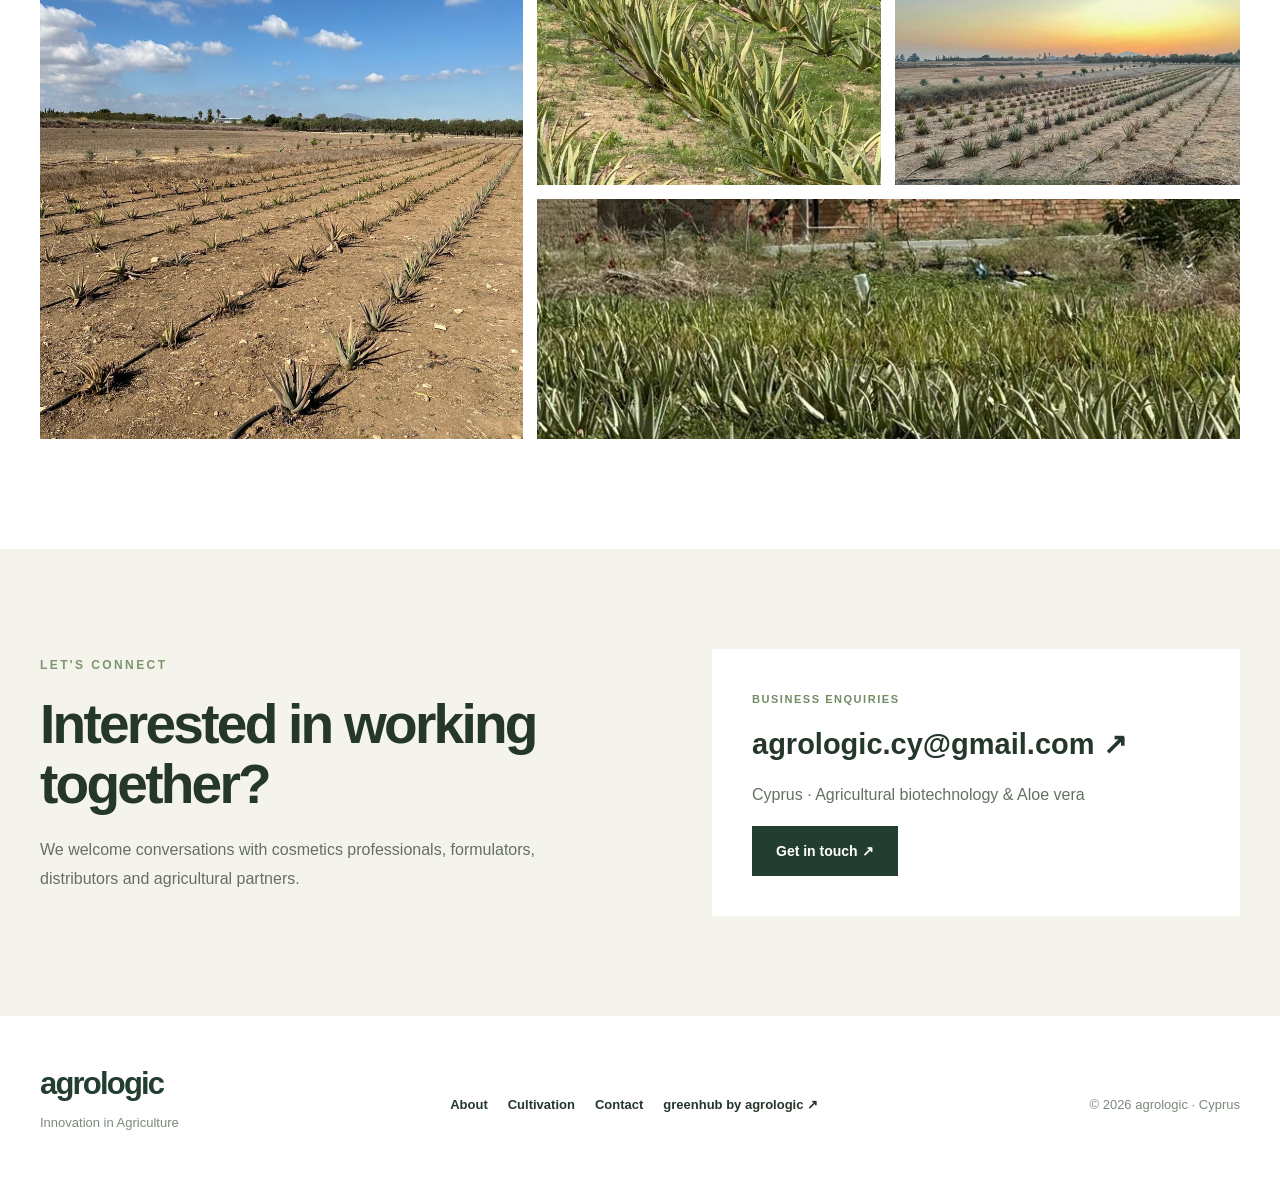
==== commit e1588d97: "AgroMet Live v1.2 - Live weather integration." ====
--- a/index.html
+++ b/index.html
@@ -1,6 +1,6 @@
-<!doctype html><html lang="en"><head><meta charset="utf-8"><meta name="viewport" content="width=device-width,initial-scale=1"><meta name="description" content="Agrologic — Cyprus-grown Aloe vera, agronomy and agricultural biotechnology for botanical innovation."><title>agrologic | Aloe Vera & Agricultural Biotechnology</title><link rel="stylesheet" href="agrologic-home.css"></head><body>
+<!doctype html><html lang="en"><head><meta charset="utf-8"><meta name="viewport" content="width=device-width,initial-scale=1"><meta name="description" content="Agrologic — Cyprus-grown Aloe vera, agronomy and agricultural biotechnology for botanical innovation."><title>agrologic | Aloe Vera & Agricultural Biotechnology</title><link rel="stylesheet" href="agrologic-home.css"><link rel="stylesheet" href="agromet-widget.css"></head><body>
 <header class="top"><a class="logo brand-lockup" href="#home"><span class="brand-name">agrologic</span><span class="brand-tagline">Innovation in Agriculture</span></a><button class="menu" aria-label="Toggle navigation" aria-expanded="false">☰</button><nav id="nav"><a href="#about">About</a><a href="#cultivation">Cultivation</a><a href="#science">Our Approach</a><a href="#applications">Applications</a><a href="#benefits">Aloe Benefits</a><a href="#gallery">Our Fields</a><a href="#contact">Contact</a><a class="greenhub" href="login.html">greenhub by agrologic ↗</a></nav></header>
-<main id="home"><section class="hero"><img src="assets/land3.jpeg" alt="Agrologic Aloe vera cultivation in Cyprus at sunset"><div class="shade"></div><div class="hero-inner"><span class="kicker">CULTIVATED IN CYPRUS · INSPIRED BY SCIENCE</span><h1>Rooted in nature.<br><em>Driven by innovation.</em></h1><p>From our Aloe vera fields to the future of botanical ingredients.</p><a class="cta light" href="#about">Discover agrologic <span>↗</span></a></div><span class="hero-side">INNOVATION IN AGRICULTURE</span></section>
+<main id="home"><section class="hero"><img src="assets/land3.jpeg" alt="Agrologic Aloe vera cultivation in Cyprus at sunset"><div class="shade"></div><section id="agromet" class="agromet-section"><div class="am-overlay-inner"><div class="am-widget" id="agromet-widget"><div class="am-top"><div><strong>AgroMet Live</strong><small>by agrologic · Cyprus weather network</small></div><span id="am-status" class="am-status" data-state="waiting" role="status">Loading observations…</span></div><div class="am-controls"><div class="am-select-wrap"><label for="am-station">WEATHER STATION</label><select id="am-station" aria-label="Weather station"><option>Loading stations…</option></select></div><button type="button" id="am-nearest">⌖ Nearest station</button></div><div class="am-metrics"><div class="am-metric"><span>🌡 Temperature</span><strong data-reading="temperature">—</strong></div><div class="am-metric"><span>◉ Humidity</span><strong data-reading="humidity">—</strong></div><div class="am-metric"><span>➤ Wind speed</span><strong data-reading="wind">—</strong></div><div class="am-metric"><span>☂ Rainfall</span><strong data-reading="rain">—</strong></div><div class="am-metric"><span>☀ Solar radiation</span><strong data-reading="solar">—</strong></div><div class="am-metric"><span>◷ Air pressure</span><strong data-reading="pressure">—</strong></div></div><div class="am-foot"><div><p id="am-updated">Station observation time: unavailable</p><p id="am-source">Weather feed awaiting first update</p><p>Source: <a href="https://dom.org.cy/AWS/OpenData/CyDoM.xml" target="_blank" rel="noopener noreferrer">Cyprus Department of Meteorology</a> · CC BY 4.0. Readings are preliminary and may be delayed.</p></div><button type="button" id="am-refresh">↻ Refresh</button></div></div></div></section><div class="hero-inner"><span class="kicker">CULTIVATED IN CYPRUS · INSPIRED BY SCIENCE</span><h1>Rooted in nature.<br><em>Driven by innovation.</em></h1><p>From our Aloe vera fields to the future of botanical ingredients.</p><a class="cta light" href="#about">Discover agrologic <span>↗</span></a></div><span class="hero-side">INNOVATION IN AGRICULTURE</span></section>
 <section id="about" class="intro wrap"><div><span class="eyebrow">WHO WE ARE</span><h2>Where agricultural knowledge meets botanical potential.</h2></div><div><p class="lead">Agrologic is a Cyprus-based agricultural initiative focused on Aloe vera cultivation, agronomy and biotechnology-led innovation.</p><p>We combine practical field experience with scientific thinking to explore the value of responsibly grown Aloe vera for cosmetic and botanical applications.</p><a class="textlink" href="#contact">Connect with us ↗</a></div></section>
 <section class="photo-banner"><img src="assets/land5.jpeg" alt="Close view of Aloe vera plants cultivated in rows"><div><span class="eyebrow">OUR FOCUS</span><h2>Real cultivation.<br>Real botanical potential.</h2></div></section>
 <section id="cultivation" class="services wrap"><div class="section-head"><span class="eyebrow">WHAT WE DO</span><h2>From soil to science.</h2><p>Our work starts in the field and extends toward new opportunities in plant-based innovation.</p></div><div class="cards"><article><img src="assets/land2.jpeg" alt="Rows of drip-irrigated Aloe vera plants"><div><span>01 / CULTIVATION</span><h3>Aloe Vera Production</h3><p>Field-grown Aloe vera with an emphasis on crop management, traceability and plant quality.</p><a href="#gallery">Explore our fields ↗</a></div></article><article id="science"><img src="assets/land1.jpeg" alt="Aloe vera field and agricultural infrastructure"><div><span>02 / AGRONOMY</span><h3>Agricultural Biotechnology</h3><p>Applying agronomic expertise and a science-informed approach to sustainable agricultural development.</p><a href="#contact">Discuss opportunities ↗</a></div></article><article id="applications"><img src="assets/land4.jpeg" alt="Cultivated Aloe vera field in Cyprus"><div><span>03 / BOTANICAL APPLICATIONS</span><h3>Aloe-Based Ingredients</h3><p>Exploring Aloe vera as a raw botanical material for cosmetic and personal-care formulation development.</p><a href="#contact">Enquire about collaboration ↗</a></div></article></div></section>
@@ -21,6 +21,7 @@
 </section>
 <section class="statement"><div class="wrap"><span class="eyebrow">OUR PHILOSOPHY</span><h2>Quality begins long before the ingredient reaches the formulation.</h2><p>Thoughtful cultivation. Scientific curiosity. A long-term commitment to botanical innovation.</p></div></section>
 <section id="gallery" class="gallery wrap"><div class="section-head"><span class="eyebrow">FROM OUR FIELDS</span><h2>Grown here, in Cyprus.</h2><p>A closer look at our cultivation and production environment.</p></div><div class="gallery-grid"><img src="assets/land2.jpeg" alt="Aloe vera rows in open farmland"><img src="assets/land5.jpeg" alt="Established Aloe vera plants"><img src="assets/land3.jpeg" alt="Aloe vera field at sunset"><img src="assets/land1.jpeg" alt="Agricultural infrastructure beside Aloe vera"></div></section>
+
 <section id="contact" class="contact"><div class="wrap contact-grid"><div><span class="eyebrow">LET'S CONNECT</span><h2>Interested in working together?</h2><p>We welcome conversations with cosmetics professionals, formulators, distributors and agricultural partners.</p></div><div class="contact-box"><span>BUSINESS ENQUIRIES</span><a class="email" href="mailto:agrologic.cy@gmail.com?subject=Agrologic%20Business%20Enquiry">agrologic.cy@gmail.com ↗</a><p>Cyprus · Agricultural biotechnology & Aloe vera</p><a class="cta" href="mailto:agrologic.cy@gmail.com?subject=Agrologic%20Business%20Enquiry">Get in touch ↗</a></div></div></section></main>
 <footer><div class="wrap foot"><div><a class="logo" href="#home">agrologic</a><p>Innovation in Agriculture</p></div><div><a href="#about">About</a><a href="#cultivation">Cultivation</a><a href="#contact">Contact</a><a href="login.html">greenhub by agrologic ↗</a></div><small>© <span id="year"></span> agrologic · Cyprus</small></div></footer>
-<script>document.getElementById('year').textContent=new Date().getFullYear();const b=document.querySelector('.menu'),n=document.querySelector('#nav');b.addEventListener('click',()=>{const o=n.classList.toggle('open');b.setAttribute('aria-expanded',String(o))});n.querySelectorAll('a').forEach(a=>a.addEventListener('click',()=>{n.classList.remove('open');b.setAttribute('aria-expanded','false')}));</script></body></html>
+<script src="agromet-widget.js" defer></script><script>document.getElementById('year').textContent=new Date().getFullYear();const b=document.querySelector('.menu'),n=document.querySelector('#nav');b.addEventListener('click',()=>{const o=n.classList.toggle('open');b.setAttribute('aria-expanded',String(o))});n.querySelectorAll('a').forEach(a=>a.addEventListener('click',()=>{n.classList.remove('open');b.setAttribute('aria-expanded','false')}));</script></body></html>
--- a/agromet-widget.css
+++ b/agromet-widget.css
@@ -0,0 +1,28 @@
+/* AgroMet Live: compact floating widget within top quarter of hero photo */
+.agromet-section{position:absolute;top:14px;left:0;right:0;z-index:3;padding:0 4.2%;background:transparent;color:#233e30}
+.am-overlay-inner{width:100%;margin:auto}
+.am-widget{background:rgba(255,255,255,.97);border:1px solid rgba(255,255,255,.7);border-radius:14px;padding:12px 18px;box-shadow:0 14px 40px #081b1580;backdrop-filter:blur(12px)}
+.am-top{display:flex;align-items:center;justify-content:space-between;gap:10px;flex-wrap:wrap}
+.am-top strong{font-size:20px;letter-spacing:-.04em;color:#233e30}
+.am-top small{display:block;margin-top:1px;font-size:10px;color:#718171}
+.am-status{font-size:10px;font-weight:700;background:#e7efe3;color:#3a6945;padding:6px 9px;border-radius:30px}
+.am-status[data-state=stale],.am-status[data-state=waiting]{background:#fff3d6;color:#8c6223}
+.am-status[data-state=error]{background:#ffe8e5;color:#8c3831}
+.am-controls{display:flex;align-items:end;gap:8px;margin:9px 0}
+.am-select-wrap{flex:1;min-width:160px}
+.am-select-wrap label{display:block;font-size:9px;letter-spacing:.12em;font-weight:800;margin-bottom:4px;color:#637b61}
+.am-controls select{width:100%;padding:7px 10px;background:#fff;border:1px solid #cbd8cb;border-radius:6px;color:#233e30;font:inherit;font-size:12px}
+.am-controls button{padding:8px 12px;border:1px solid #cbd8cb;border-radius:6px;background:#fff;color:#233e30;font-weight:700;font-size:11px;cursor:pointer}
+.am-metrics{display:grid;grid-template-columns:repeat(6,minmax(0,1fr));gap:7px}
+.am-metric{background:#f5f7f2;border:1px solid #edf1e9;border-radius:7px;padding:8px 10px;min-width:0}
+.am-metric span{font-size:10px;color:#6c7a6a;white-space:nowrap}
+.am-metric strong{display:block;font-size:17px;color:#233e30;margin-top:3px}
+.am-foot{border-top:1px solid #e7ede5;margin-top:8px;padding-top:6px;display:flex;gap:12px;justify-content:space-between;align-items:center}
+.am-foot p{margin:2px 0;font-size:9px;color:#697b6a}
+.am-foot a{text-decoration:underline}
+.am-foot button{border:0;background:#233e30;color:#fff;padding:8px 11px;border-radius:6px;cursor:pointer;font-size:11px;flex-shrink:0}
+/* Keep the hero headline clear of the widget */
+.hero:has(.agromet-section) .hero-inner{top:65%;transform:translateY(-38%)}
+@media(max-width:1050px){.am-metrics{grid-template-columns:repeat(3,minmax(0,1fr))}.hero:has(.agromet-section){min-height:820px}.hero:has(.agromet-section) .hero-inner{top:70%}}
+@media(max-width:800px){.agromet-section{padding:0 16px;top:12px}.am-widget{padding:12px}.am-metric span{font-size:10px}.am-metric strong{font-size:16px}.hero:has(.agromet-section){height:auto;min-height:940px}.hero:has(.agromet-section) .hero-inner{top:65%;left:24px;right:24px;transform:translateY(-10%)}.hero:has(.agromet-section) h1{font-size:clamp(40px,8vw,65px)}}
+@media(max-width:520px){.am-metrics{grid-template-columns:repeat(2,minmax(0,1fr))}.am-controls{flex-wrap:wrap}.am-select-wrap{flex-basis:100%}.am-controls button{width:100%}.am-foot{align-items:flex-start}.am-foot p{font-size:9px}.am-status{font-size:9px}.hero:has(.agromet-section){min-height:1050px}.hero:has(.agromet-section) .hero-inner{top:66%}.hero:has(.agromet-section) h1{font-size:44px}}
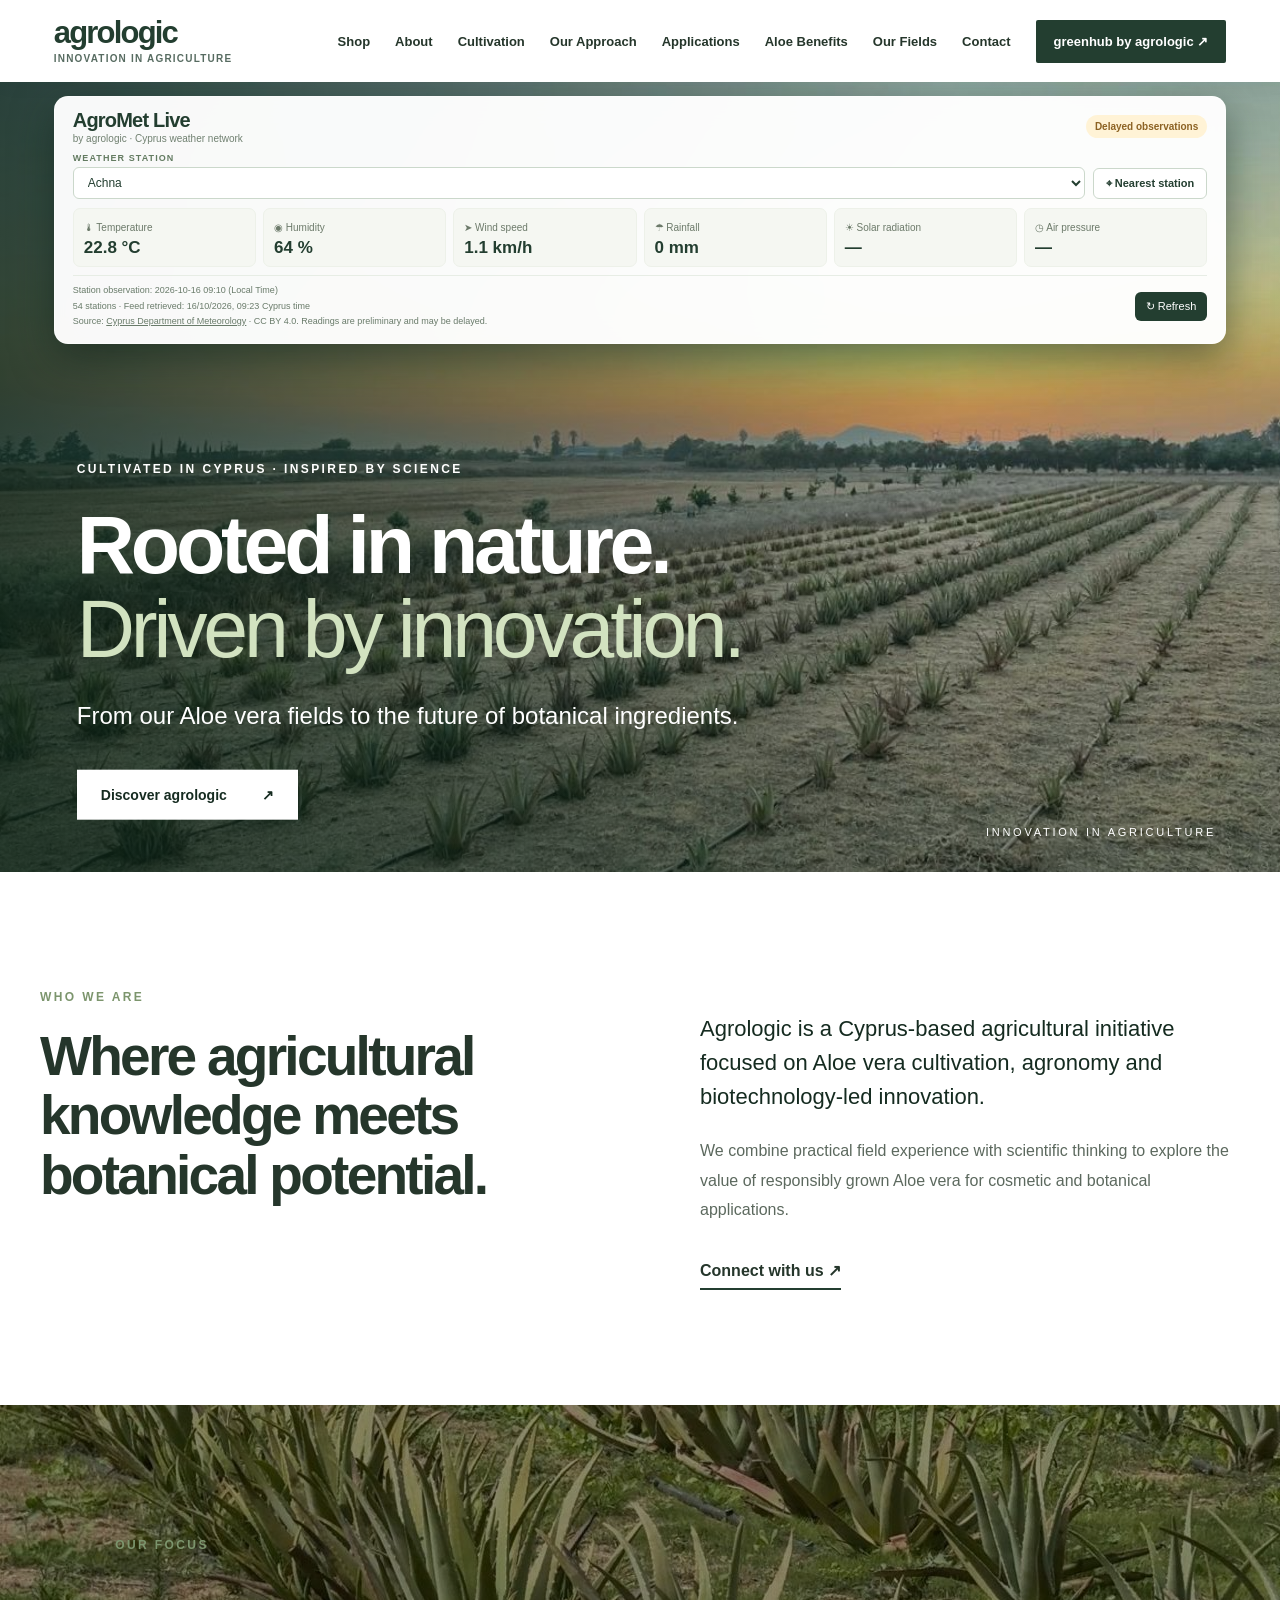
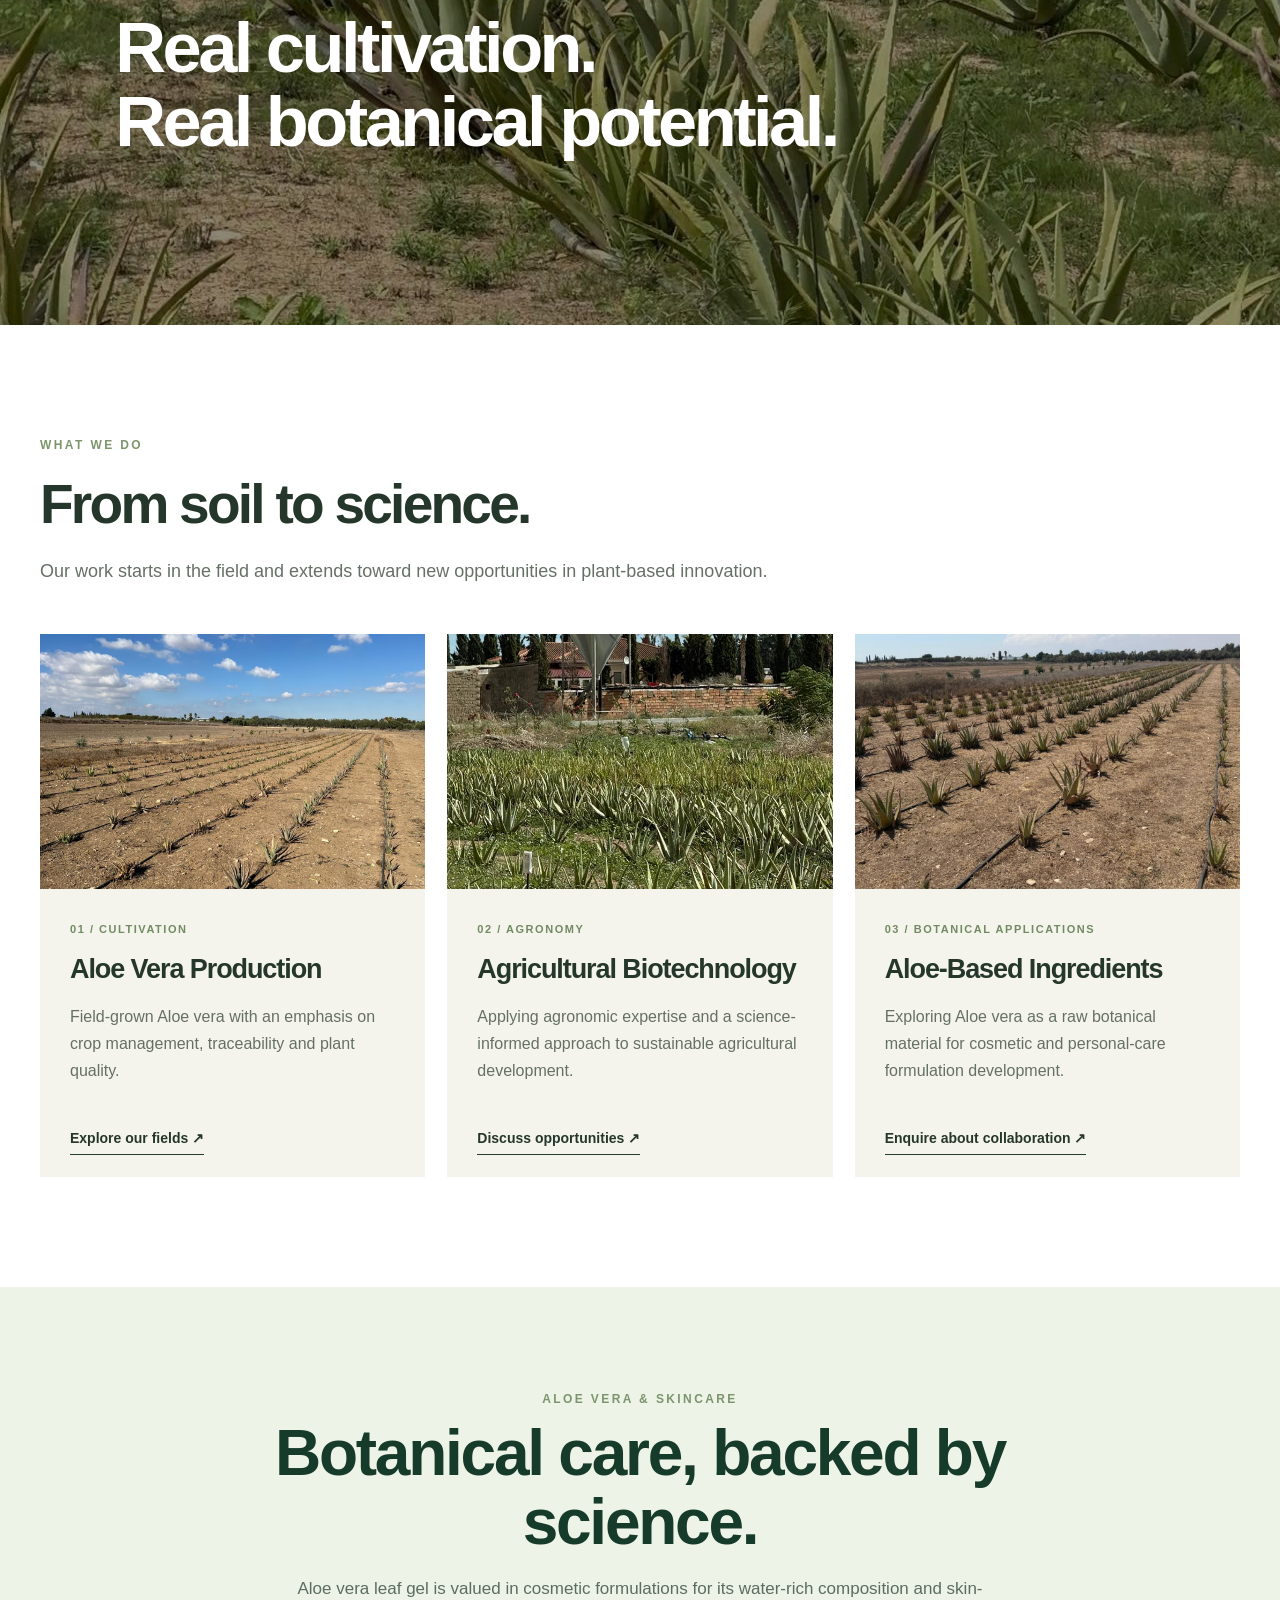
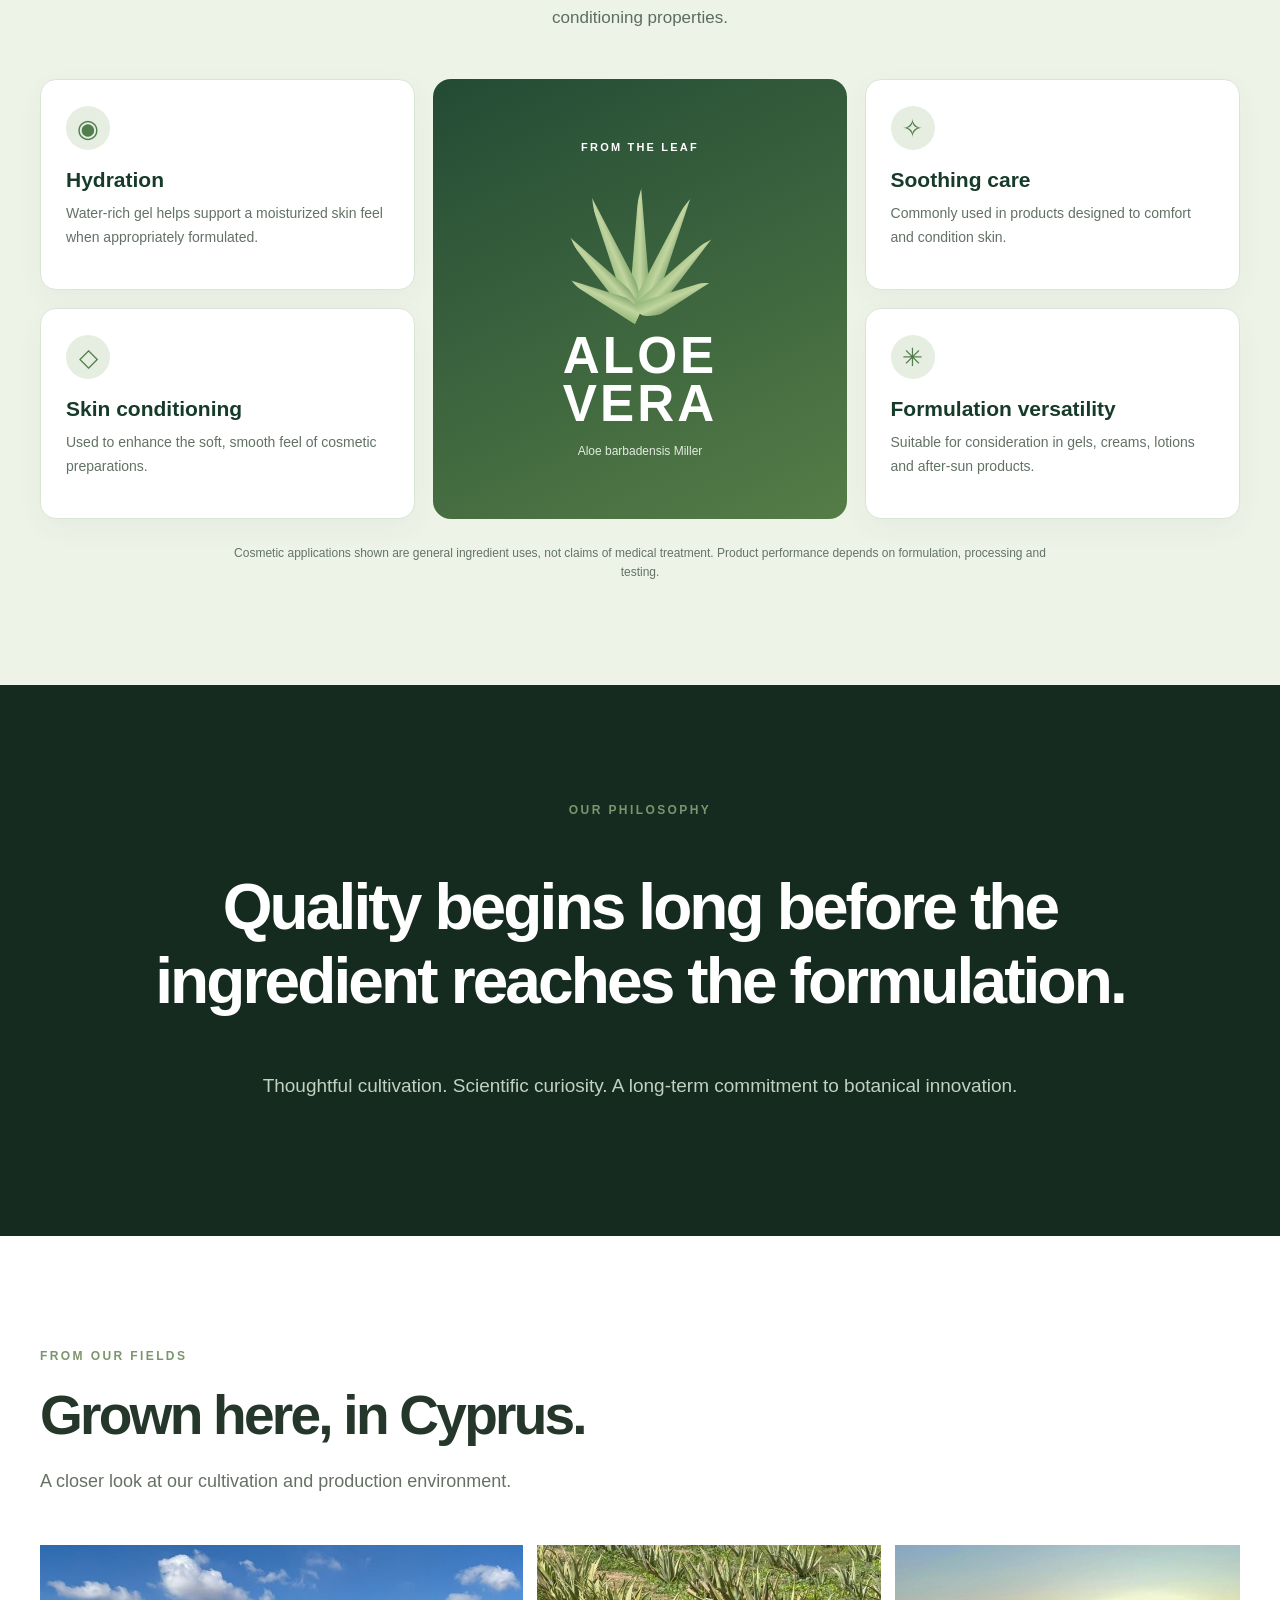
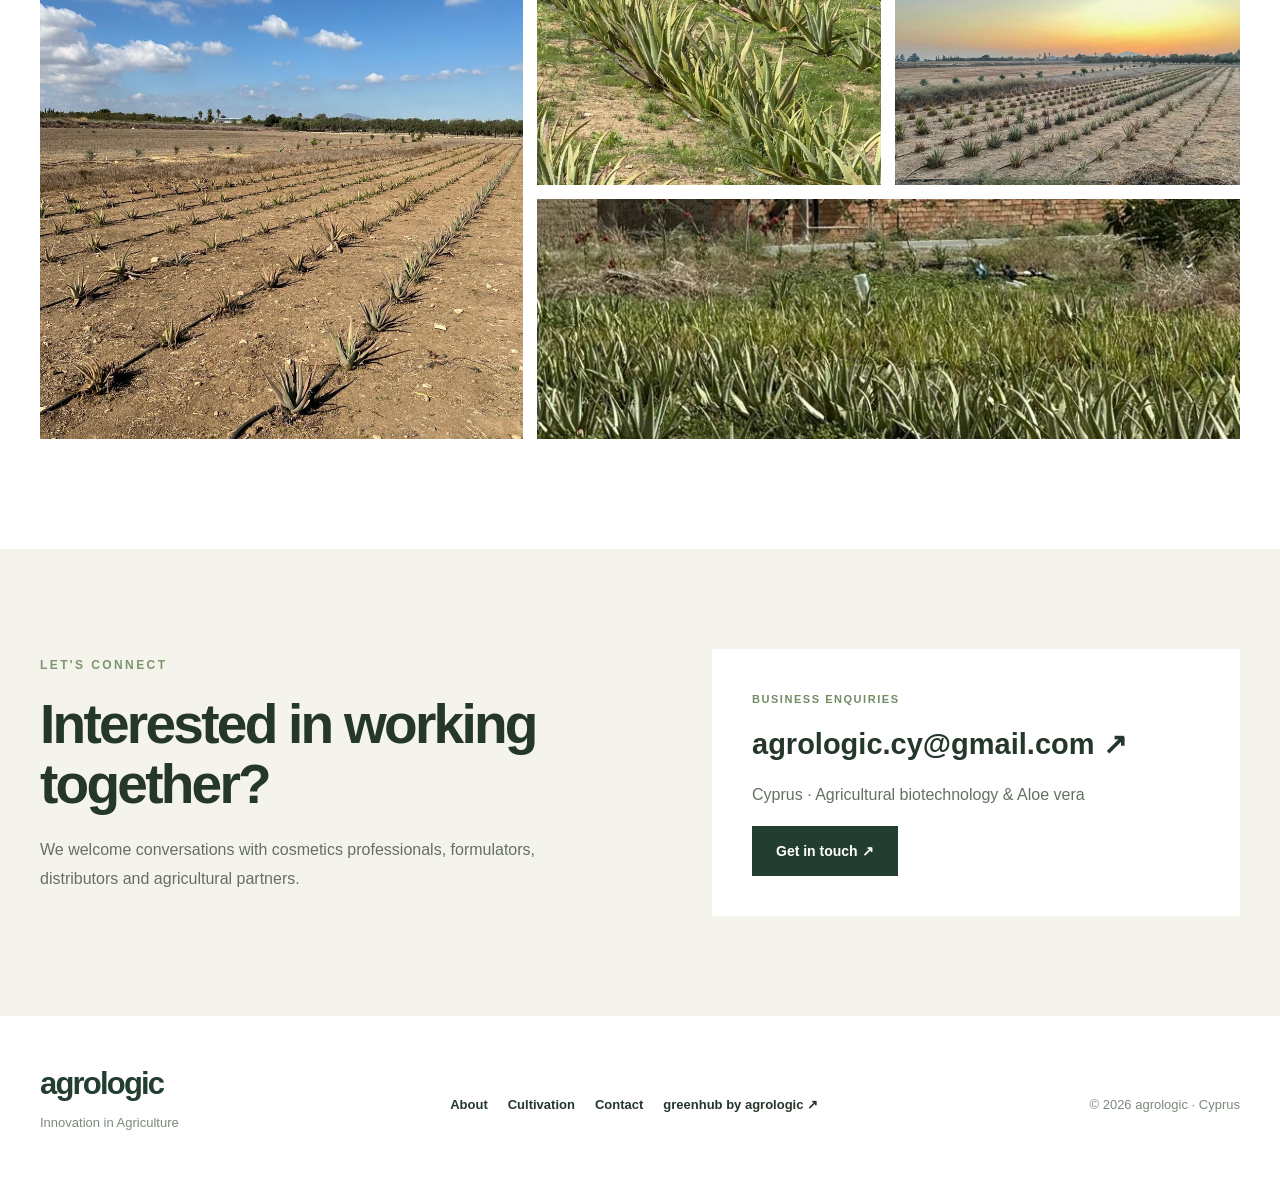
==== commit af97b45a: "Agrologic Shop v0.1 - Initial shop integration" ====
--- a/index.html
+++ b/index.html
@@ -1,5 +1,5 @@
 <!doctype html><html lang="en"><head><meta charset="utf-8"><meta name="viewport" content="width=device-width,initial-scale=1"><meta name="description" content="Agrologic — Cyprus-grown Aloe vera, agronomy and agricultural biotechnology for botanical innovation."><title>agrologic | Aloe Vera & Agricultural Biotechnology</title><link rel="stylesheet" href="agrologic-home.css"><link rel="stylesheet" href="agromet-widget.css"></head><body>
-<header class="top"><a class="logo brand-lockup" href="#home"><span class="brand-name">agrologic</span><span class="brand-tagline">Innovation in Agriculture</span></a><button class="menu" aria-label="Toggle navigation" aria-expanded="false">☰</button><nav id="nav"><a href="#about">About</a><a href="#cultivation">Cultivation</a><a href="#science">Our Approach</a><a href="#applications">Applications</a><a href="#benefits">Aloe Benefits</a><a href="#gallery">Our Fields</a><a href="#contact">Contact</a><a class="greenhub" href="login.html">greenhub by agrologic ↗</a></nav></header>
+<header class="top"><a class="logo brand-lockup" href="#home"><span class="brand-name">agrologic</span><span class="brand-tagline">Innovation in Agriculture</span></a><button class="menu" aria-label="Toggle navigation" aria-expanded="false">☰</button><nav id="nav"><a href="shop.html">Shop</a><a href="#about">About</a><a href="#cultivation">Cultivation</a><a href="#science">Our Approach</a><a href="#applications">Applications</a><a href="#benefits">Aloe Benefits</a><a href="#gallery">Our Fields</a><a href="#contact">Contact</a><a class="greenhub" href="login.html">greenhub by agrologic ↗</a></nav></header>
 <main id="home"><section class="hero"><img src="assets/land3.jpeg" alt="Agrologic Aloe vera cultivation in Cyprus at sunset"><div class="shade"></div><section id="agromet" class="agromet-section"><div class="am-overlay-inner"><div class="am-widget" id="agromet-widget"><div class="am-top"><div><strong>AgroMet Live</strong><small>by agrologic · Cyprus weather network</small></div><span id="am-status" class="am-status" data-state="waiting" role="status">Loading observations…</span></div><div class="am-controls"><div class="am-select-wrap"><label for="am-station">WEATHER STATION</label><select id="am-station" aria-label="Weather station"><option>Loading stations…</option></select></div><button type="button" id="am-nearest">⌖ Nearest station</button></div><div class="am-metrics"><div class="am-metric"><span>🌡 Temperature</span><strong data-reading="temperature">—</strong></div><div class="am-metric"><span>◉ Humidity</span><strong data-reading="humidity">—</strong></div><div class="am-metric"><span>➤ Wind speed</span><strong data-reading="wind">—</strong></div><div class="am-metric"><span>☂ Rainfall</span><strong data-reading="rain">—</strong></div><div class="am-metric"><span>☀ Solar radiation</span><strong data-reading="solar">—</strong></div><div class="am-metric"><span>◷ Air pressure</span><strong data-reading="pressure">—</strong></div></div><div class="am-foot"><div><p id="am-updated">Station observation time: unavailable</p><p id="am-source">Weather feed awaiting first update</p><p>Source: <a href="https://dom.org.cy/AWS/OpenData/CyDoM.xml" target="_blank" rel="noopener noreferrer">Cyprus Department of Meteorology</a> · CC BY 4.0. Readings are preliminary and may be delayed.</p></div><button type="button" id="am-refresh">↻ Refresh</button></div></div></div></section><div class="hero-inner"><span class="kicker">CULTIVATED IN CYPRUS · INSPIRED BY SCIENCE</span><h1>Rooted in nature.<br><em>Driven by innovation.</em></h1><p>From our Aloe vera fields to the future of botanical ingredients.</p><a class="cta light" href="#about">Discover agrologic <span>↗</span></a></div><span class="hero-side">INNOVATION IN AGRICULTURE</span></section>
 <section id="about" class="intro wrap"><div><span class="eyebrow">WHO WE ARE</span><h2>Where agricultural knowledge meets botanical potential.</h2></div><div><p class="lead">Agrologic is a Cyprus-based agricultural initiative focused on Aloe vera cultivation, agronomy and biotechnology-led innovation.</p><p>We combine practical field experience with scientific thinking to explore the value of responsibly grown Aloe vera for cosmetic and botanical applications.</p><a class="textlink" href="#contact">Connect with us ↗</a></div></section>
 <section class="photo-banner"><img src="assets/land5.jpeg" alt="Close view of Aloe vera plants cultivated in rows"><div><span class="eyebrow">OUR FOCUS</span><h2>Real cultivation.<br>Real botanical potential.</h2></div></section>
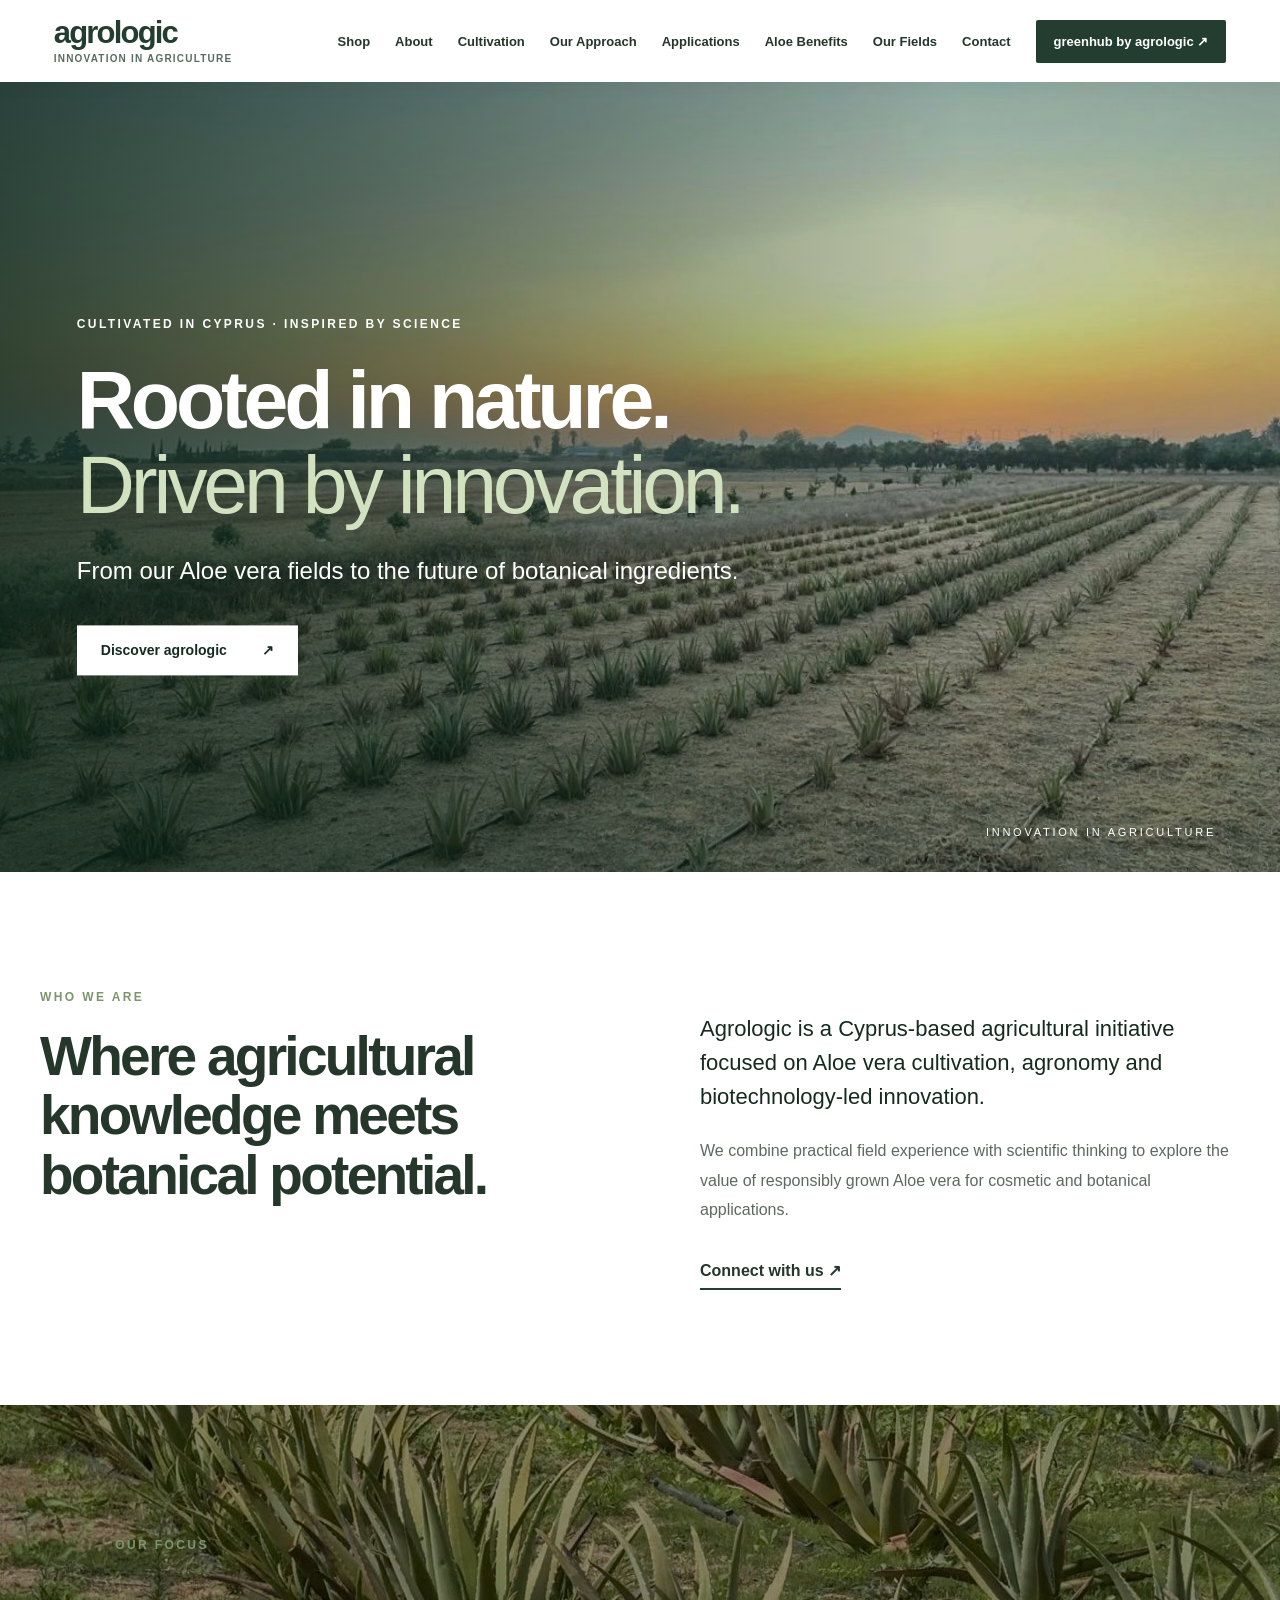
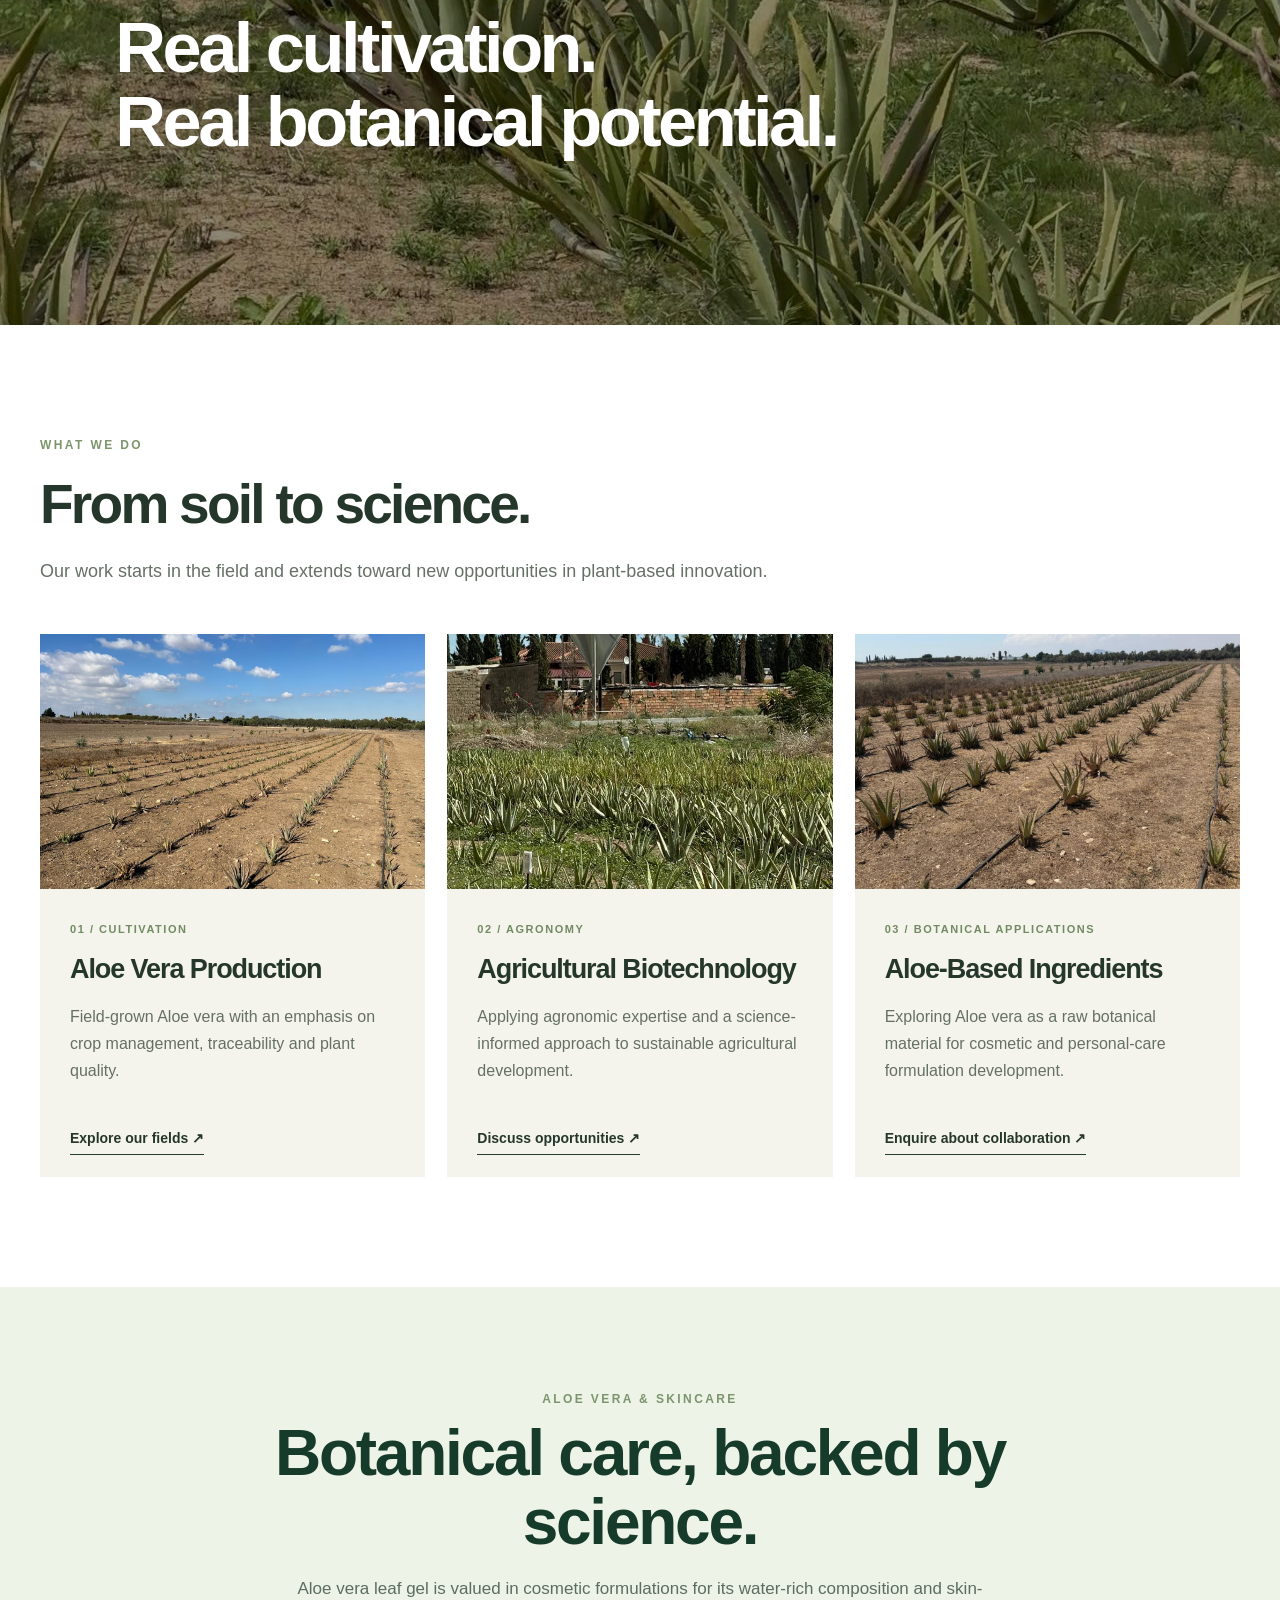
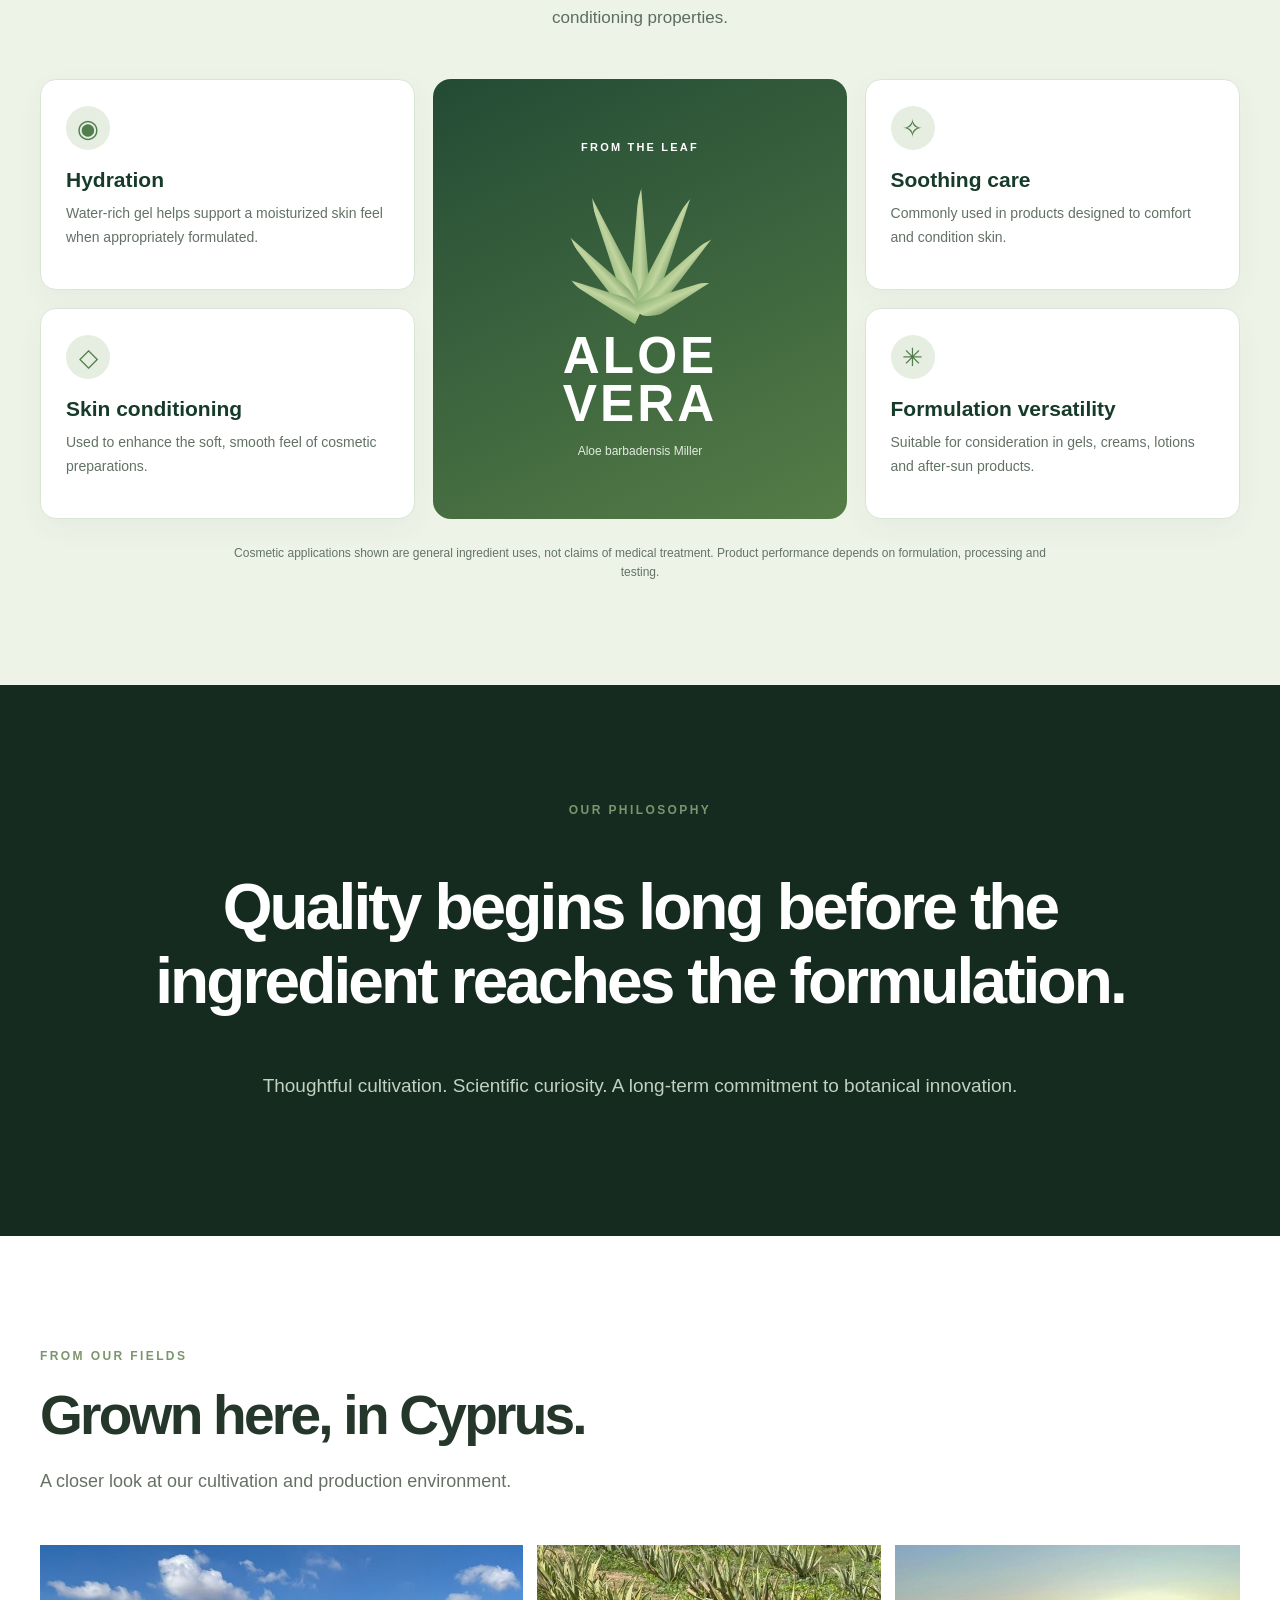
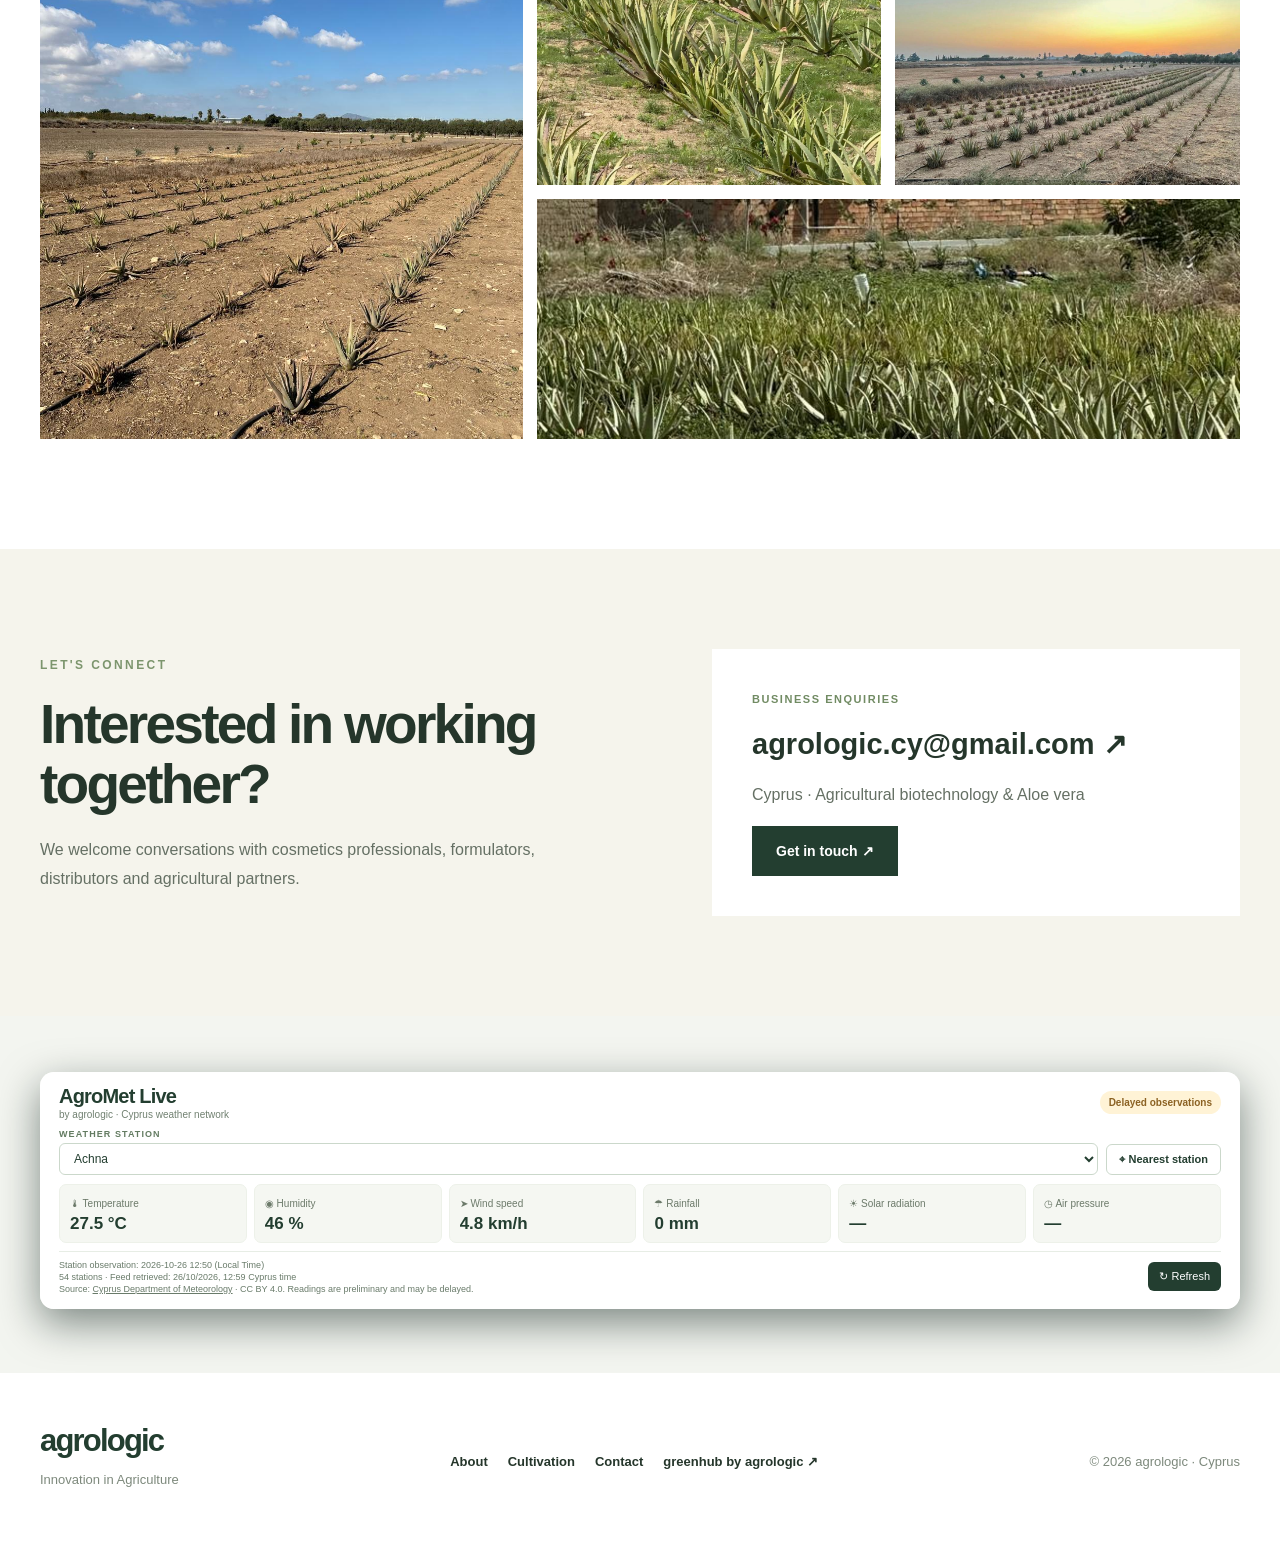
==== commit 836ec84c: "Relocate AgroMet Live below Contact section" ====
--- a/index.html
+++ b/index.html
@@ -1,6 +1,46 @@
-<!doctype html><html lang="en"><head><meta charset="utf-8"><meta name="viewport" content="width=device-width,initial-scale=1"><meta name="description" content="Agrologic — Cyprus-grown Aloe vera, agronomy and agricultural biotechnology for botanical innovation."><title>agrologic | Aloe Vera & Agricultural Biotechnology</title><link rel="stylesheet" href="agrologic-home.css"><link rel="stylesheet" href="agromet-widget.css"></head><body>
+<!doctype html><html lang="en"><head><meta charset="utf-8"><meta name="viewport" content="width=device-width,initial-scale=1"><meta name="description" content="Agrologic — Cyprus-grown Aloe vera, agronomy and agricultural biotechnology for botanical innovation."><title>agrologic | Aloe Vera & Agricultural Biotechnology</title><link rel="stylesheet" href="agrologic-home.css"><link rel="stylesheet" href="agromet-widget.css"><style id="agromet-bottom-layout">
+/* AgroMet was previously an overlay inside the hero. Reset its overlay positioning
+   now that it is a normal section after Contact. */
+main > #agromet.agromet-section {
+  position: relative !important;
+  inset: auto !important;
+  top: auto !important; right: auto !important; bottom: auto !important; left: auto !important;
+  display: block !important;
+  width: 100% !important;
+  height: auto !important;
+  min-height: 0 !important;
+  margin: 0 !important;
+  padding: 56px 24px 64px !important;
+  transform: none !important;
+  background: #f3f5f0 !important;
+  z-index: 1 !important;
+  box-sizing: border-box;
+}
+main > #agromet .am-overlay-inner {
+  position: relative !important;
+  inset: auto !important;
+  transform: none !important;
+  display: block !important;
+  width: min(1200px, 100%) !important;
+  max-width: 1200px !important;
+  height: auto !important;
+  margin: 0 auto !important;
+  padding: 0 !important;
+}
+main > #agromet .am-widget {
+  position: relative !important;
+  inset: auto !important;
+  transform: none !important;
+  width: 100% !important;
+  max-width: 100% !important;
+  box-sizing: border-box;
+}
+@media (max-width: 600px) {
+  main > #agromet.agromet-section { padding: 32px 14px 40px !important; }
+}
+</style></head><body>
 <header class="top"><a class="logo brand-lockup" href="#home"><span class="brand-name">agrologic</span><span class="brand-tagline">Innovation in Agriculture</span></a><button class="menu" aria-label="Toggle navigation" aria-expanded="false">☰</button><nav id="nav"><a href="shop.html">Shop</a><a href="#about">About</a><a href="#cultivation">Cultivation</a><a href="#science">Our Approach</a><a href="#applications">Applications</a><a href="#benefits">Aloe Benefits</a><a href="#gallery">Our Fields</a><a href="#contact">Contact</a><a class="greenhub" href="login.html">greenhub by agrologic ↗</a></nav></header>
-<main id="home"><section class="hero"><img src="assets/land3.jpeg" alt="Agrologic Aloe vera cultivation in Cyprus at sunset"><div class="shade"></div><section id="agromet" class="agromet-section"><div class="am-overlay-inner"><div class="am-widget" id="agromet-widget"><div class="am-top"><div><strong>AgroMet Live</strong><small>by agrologic · Cyprus weather network</small></div><span id="am-status" class="am-status" data-state="waiting" role="status">Loading observations…</span></div><div class="am-controls"><div class="am-select-wrap"><label for="am-station">WEATHER STATION</label><select id="am-station" aria-label="Weather station"><option>Loading stations…</option></select></div><button type="button" id="am-nearest">⌖ Nearest station</button></div><div class="am-metrics"><div class="am-metric"><span>🌡 Temperature</span><strong data-reading="temperature">—</strong></div><div class="am-metric"><span>◉ Humidity</span><strong data-reading="humidity">—</strong></div><div class="am-metric"><span>➤ Wind speed</span><strong data-reading="wind">—</strong></div><div class="am-metric"><span>☂ Rainfall</span><strong data-reading="rain">—</strong></div><div class="am-metric"><span>☀ Solar radiation</span><strong data-reading="solar">—</strong></div><div class="am-metric"><span>◷ Air pressure</span><strong data-reading="pressure">—</strong></div></div><div class="am-foot"><div><p id="am-updated">Station observation time: unavailable</p><p id="am-source">Weather feed awaiting first update</p><p>Source: <a href="https://dom.org.cy/AWS/OpenData/CyDoM.xml" target="_blank" rel="noopener noreferrer">Cyprus Department of Meteorology</a> · CC BY 4.0. Readings are preliminary and may be delayed.</p></div><button type="button" id="am-refresh">↻ Refresh</button></div></div></div></section><div class="hero-inner"><span class="kicker">CULTIVATED IN CYPRUS · INSPIRED BY SCIENCE</span><h1>Rooted in nature.<br><em>Driven by innovation.</em></h1><p>From our Aloe vera fields to the future of botanical ingredients.</p><a class="cta light" href="#about">Discover agrologic <span>↗</span></a></div><span class="hero-side">INNOVATION IN AGRICULTURE</span></section>
+<main id="home"><section class="hero"><img src="assets/land3.jpeg" alt="Agrologic Aloe vera cultivation in Cyprus at sunset"><div class="shade"></div><div class="hero-inner"><span class="kicker">CULTIVATED IN CYPRUS · INSPIRED BY SCIENCE</span><h1>Rooted in nature.<br><em>Driven by innovation.</em></h1><p>From our Aloe vera fields to the future of botanical ingredients.</p><a class="cta light" href="#about">Discover agrologic <span>↗</span></a></div><span class="hero-side">INNOVATION IN AGRICULTURE</span></section>
 <section id="about" class="intro wrap"><div><span class="eyebrow">WHO WE ARE</span><h2>Where agricultural knowledge meets botanical potential.</h2></div><div><p class="lead">Agrologic is a Cyprus-based agricultural initiative focused on Aloe vera cultivation, agronomy and biotechnology-led innovation.</p><p>We combine practical field experience with scientific thinking to explore the value of responsibly grown Aloe vera for cosmetic and botanical applications.</p><a class="textlink" href="#contact">Connect with us ↗</a></div></section>
 <section class="photo-banner"><img src="assets/land5.jpeg" alt="Close view of Aloe vera plants cultivated in rows"><div><span class="eyebrow">OUR FOCUS</span><h2>Real cultivation.<br>Real botanical potential.</h2></div></section>
 <section id="cultivation" class="services wrap"><div class="section-head"><span class="eyebrow">WHAT WE DO</span><h2>From soil to science.</h2><p>Our work starts in the field and extends toward new opportunities in plant-based innovation.</p></div><div class="cards"><article><img src="assets/land2.jpeg" alt="Rows of drip-irrigated Aloe vera plants"><div><span>01 / CULTIVATION</span><h3>Aloe Vera Production</h3><p>Field-grown Aloe vera with an emphasis on crop management, traceability and plant quality.</p><a href="#gallery">Explore our fields ↗</a></div></article><article id="science"><img src="assets/land1.jpeg" alt="Aloe vera field and agricultural infrastructure"><div><span>02 / AGRONOMY</span><h3>Agricultural Biotechnology</h3><p>Applying agronomic expertise and a science-informed approach to sustainable agricultural development.</p><a href="#contact">Discuss opportunities ↗</a></div></article><article id="applications"><img src="assets/land4.jpeg" alt="Cultivated Aloe vera field in Cyprus"><div><span>03 / BOTANICAL APPLICATIONS</span><h3>Aloe-Based Ingredients</h3><p>Exploring Aloe vera as a raw botanical material for cosmetic and personal-care formulation development.</p><a href="#contact">Enquire about collaboration ↗</a></div></article></div></section>
@@ -22,6 +62,6 @@
 <section class="statement"><div class="wrap"><span class="eyebrow">OUR PHILOSOPHY</span><h2>Quality begins long before the ingredient reaches the formulation.</h2><p>Thoughtful cultivation. Scientific curiosity. A long-term commitment to botanical innovation.</p></div></section>
 <section id="gallery" class="gallery wrap"><div class="section-head"><span class="eyebrow">FROM OUR FIELDS</span><h2>Grown here, in Cyprus.</h2><p>A closer look at our cultivation and production environment.</p></div><div class="gallery-grid"><img src="assets/land2.jpeg" alt="Aloe vera rows in open farmland"><img src="assets/land5.jpeg" alt="Established Aloe vera plants"><img src="assets/land3.jpeg" alt="Aloe vera field at sunset"><img src="assets/land1.jpeg" alt="Agricultural infrastructure beside Aloe vera"></div></section>
 
-<section id="contact" class="contact"><div class="wrap contact-grid"><div><span class="eyebrow">LET'S CONNECT</span><h2>Interested in working together?</h2><p>We welcome conversations with cosmetics professionals, formulators, distributors and agricultural partners.</p></div><div class="contact-box"><span>BUSINESS ENQUIRIES</span><a class="email" href="mailto:agrologic.cy@gmail.com?subject=Agrologic%20Business%20Enquiry">agrologic.cy@gmail.com ↗</a><p>Cyprus · Agricultural biotechnology & Aloe vera</p><a class="cta" href="mailto:agrologic.cy@gmail.com?subject=Agrologic%20Business%20Enquiry">Get in touch ↗</a></div></div></section></main>
+<section id="contact" class="contact"><div class="wrap contact-grid"><div><span class="eyebrow">LET'S CONNECT</span><h2>Interested in working together?</h2><p>We welcome conversations with cosmetics professionals, formulators, distributors and agricultural partners.</p></div><div class="contact-box"><span>BUSINESS ENQUIRIES</span><a class="email" href="mailto:agrologic.cy@gmail.com?subject=Agrologic%20Business%20Enquiry">agrologic.cy@gmail.com ↗</a><p>Cyprus · Agricultural biotechnology & Aloe vera</p><a class="cta" href="mailto:agrologic.cy@gmail.com?subject=Agrologic%20Business%20Enquiry">Get in touch ↗</a></div></div></section><section id="agromet" class="agromet-section"><div class="am-overlay-inner"><div class="am-widget" id="agromet-widget"><div class="am-top"><div><strong>AgroMet Live</strong><small>by agrologic · Cyprus weather network</small></div><span id="am-status" class="am-status" data-state="waiting" role="status">Loading observations…</span></div><div class="am-controls"><div class="am-select-wrap"><label for="am-station">WEATHER STATION</label><select id="am-station" aria-label="Weather station"><option>Loading stations…</option></select></div><button type="button" id="am-nearest">⌖ Nearest station</button></div><div class="am-metrics"><div class="am-metric"><span>🌡 Temperature</span><strong data-reading="temperature">—</strong></div><div class="am-metric"><span>◉ Humidity</span><strong data-reading="humidity">—</strong></div><div class="am-metric"><span>➤ Wind speed</span><strong data-reading="wind">—</strong></div><div class="am-metric"><span>☂ Rainfall</span><strong data-reading="rain">—</strong></div><div class="am-metric"><span>☀ Solar radiation</span><strong data-reading="solar">—</strong></div><div class="am-metric"><span>◷ Air pressure</span><strong data-reading="pressure">—</strong></div></div><div class="am-foot"><div><p id="am-updated">Station observation time: unavailable</p><p id="am-source">Weather feed awaiting first update</p><p>Source: <a href="https://dom.org.cy/AWS/OpenData/CyDoM.xml" target="_blank" rel="noopener noreferrer">Cyprus Department of Meteorology</a> · CC BY 4.0. Readings are preliminary and may be delayed.</p></div><button type="button" id="am-refresh">↻ Refresh</button></div></div></div></section></main>
 <footer><div class="wrap foot"><div><a class="logo" href="#home">agrologic</a><p>Innovation in Agriculture</p></div><div><a href="#about">About</a><a href="#cultivation">Cultivation</a><a href="#contact">Contact</a><a href="login.html">greenhub by agrologic ↗</a></div><small>© <span id="year"></span> agrologic · Cyprus</small></div></footer>
 <script src="agromet-widget.js" defer></script><script>document.getElementById('year').textContent=new Date().getFullYear();const b=document.querySelector('.menu'),n=document.querySelector('#nav');b.addEventListener('click',()=>{const o=n.classList.toggle('open');b.setAttribute('aria-expanded',String(o))});n.querySelectorAll('a').forEach(a=>a.addEventListener('click',()=>{n.classList.remove('open');b.setAttribute('aria-expanded','false')}));</script></body></html>
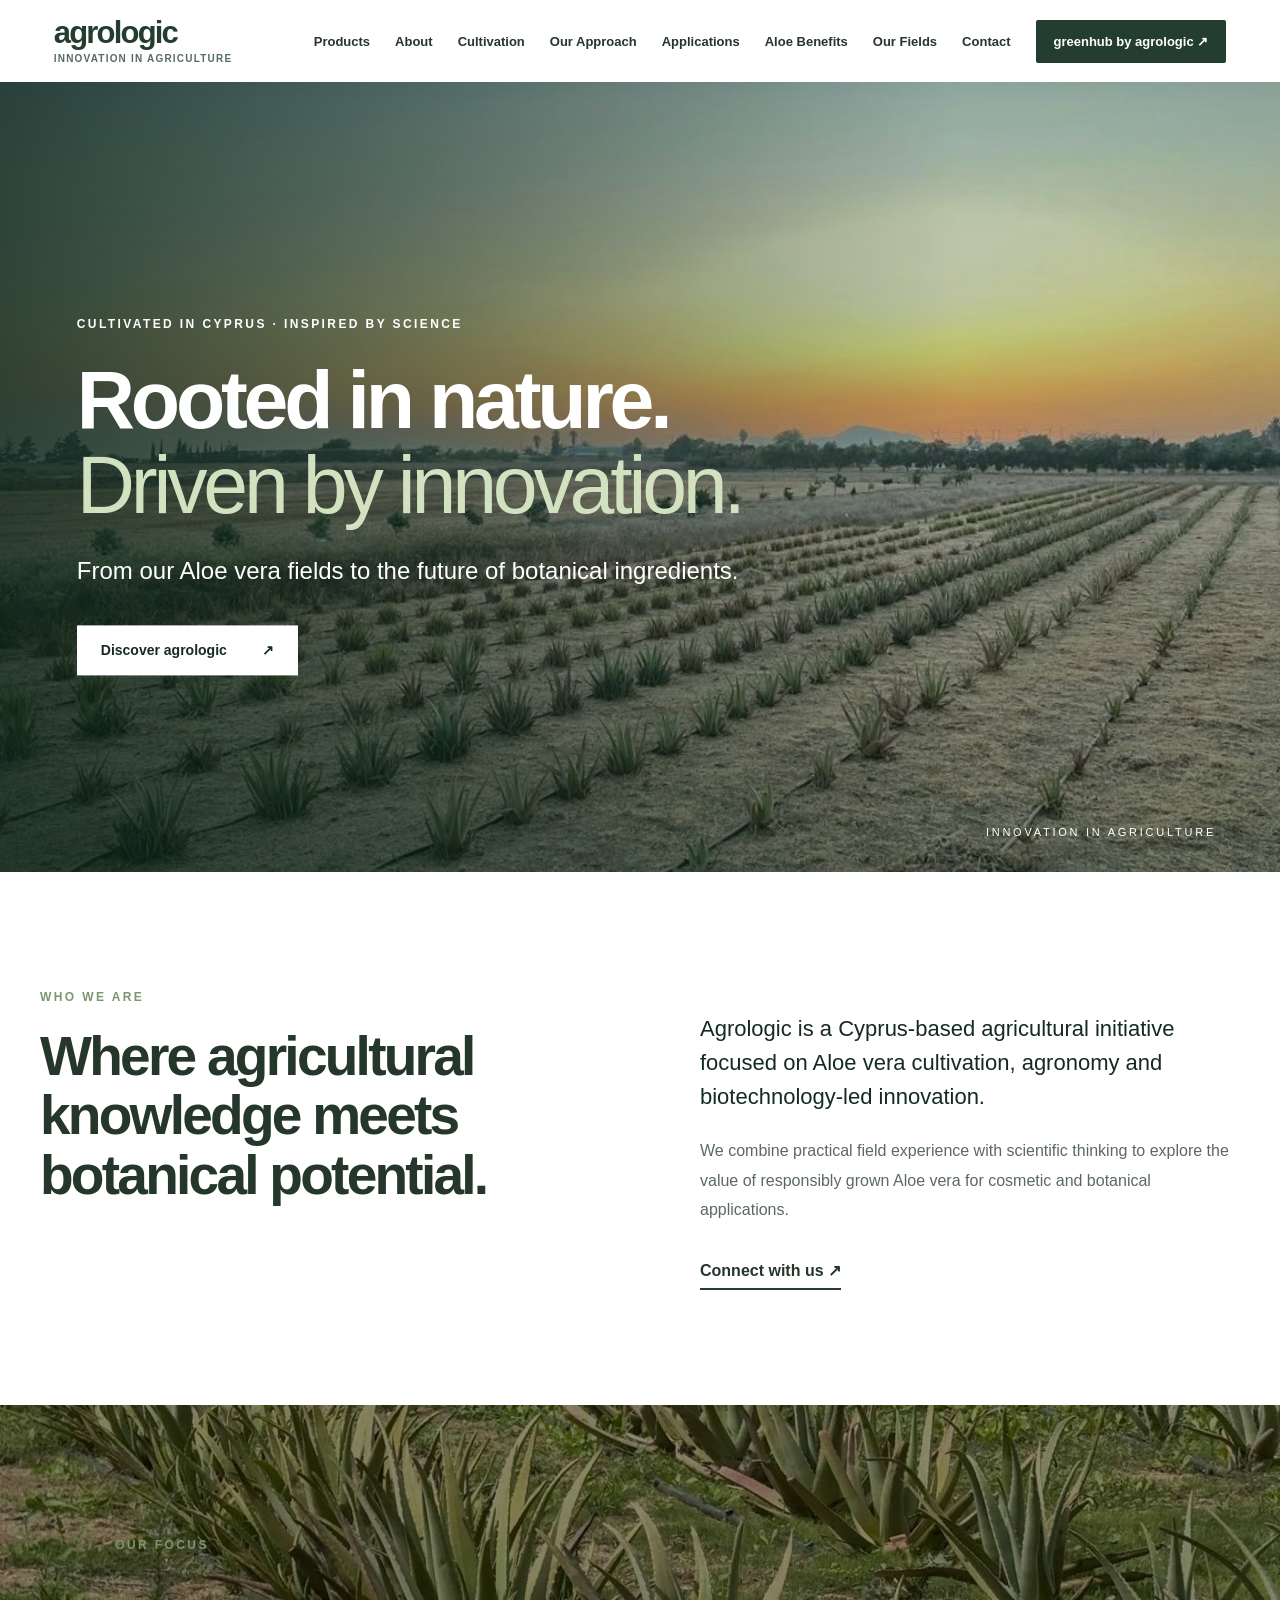
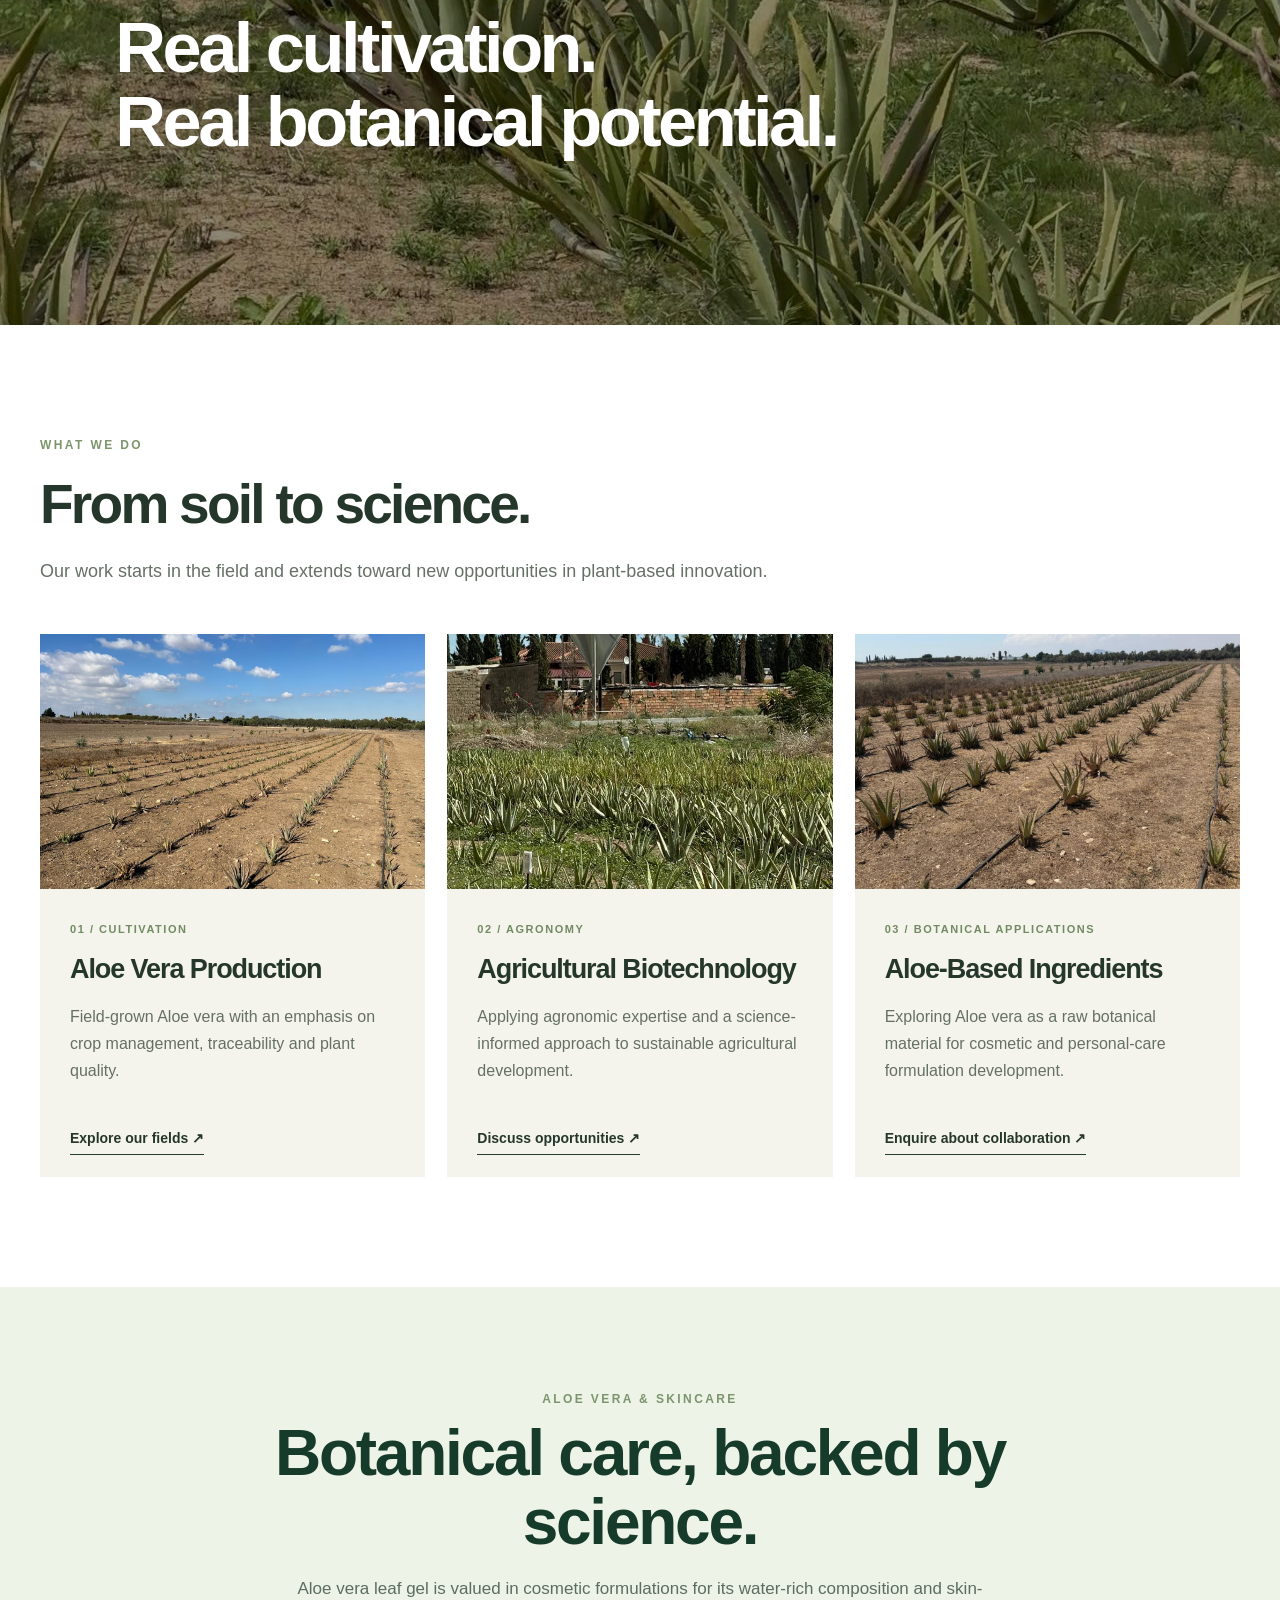
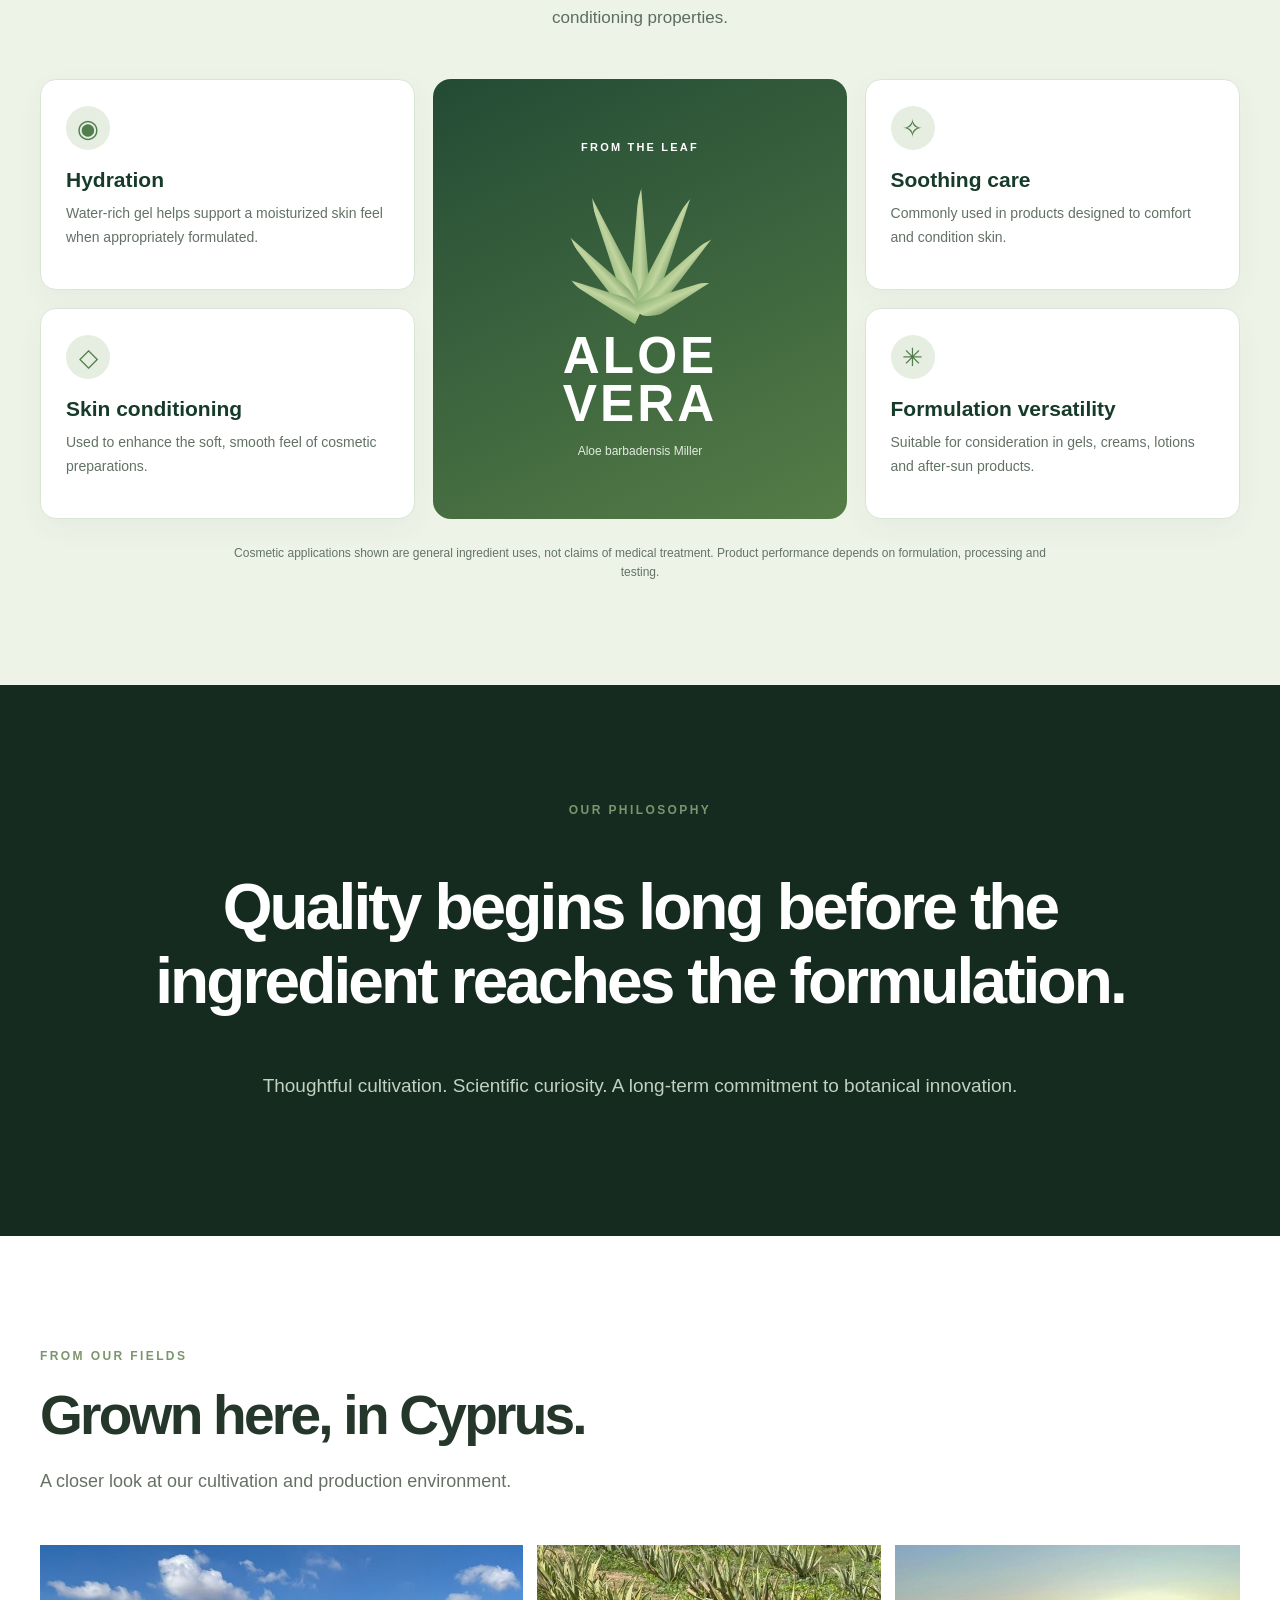
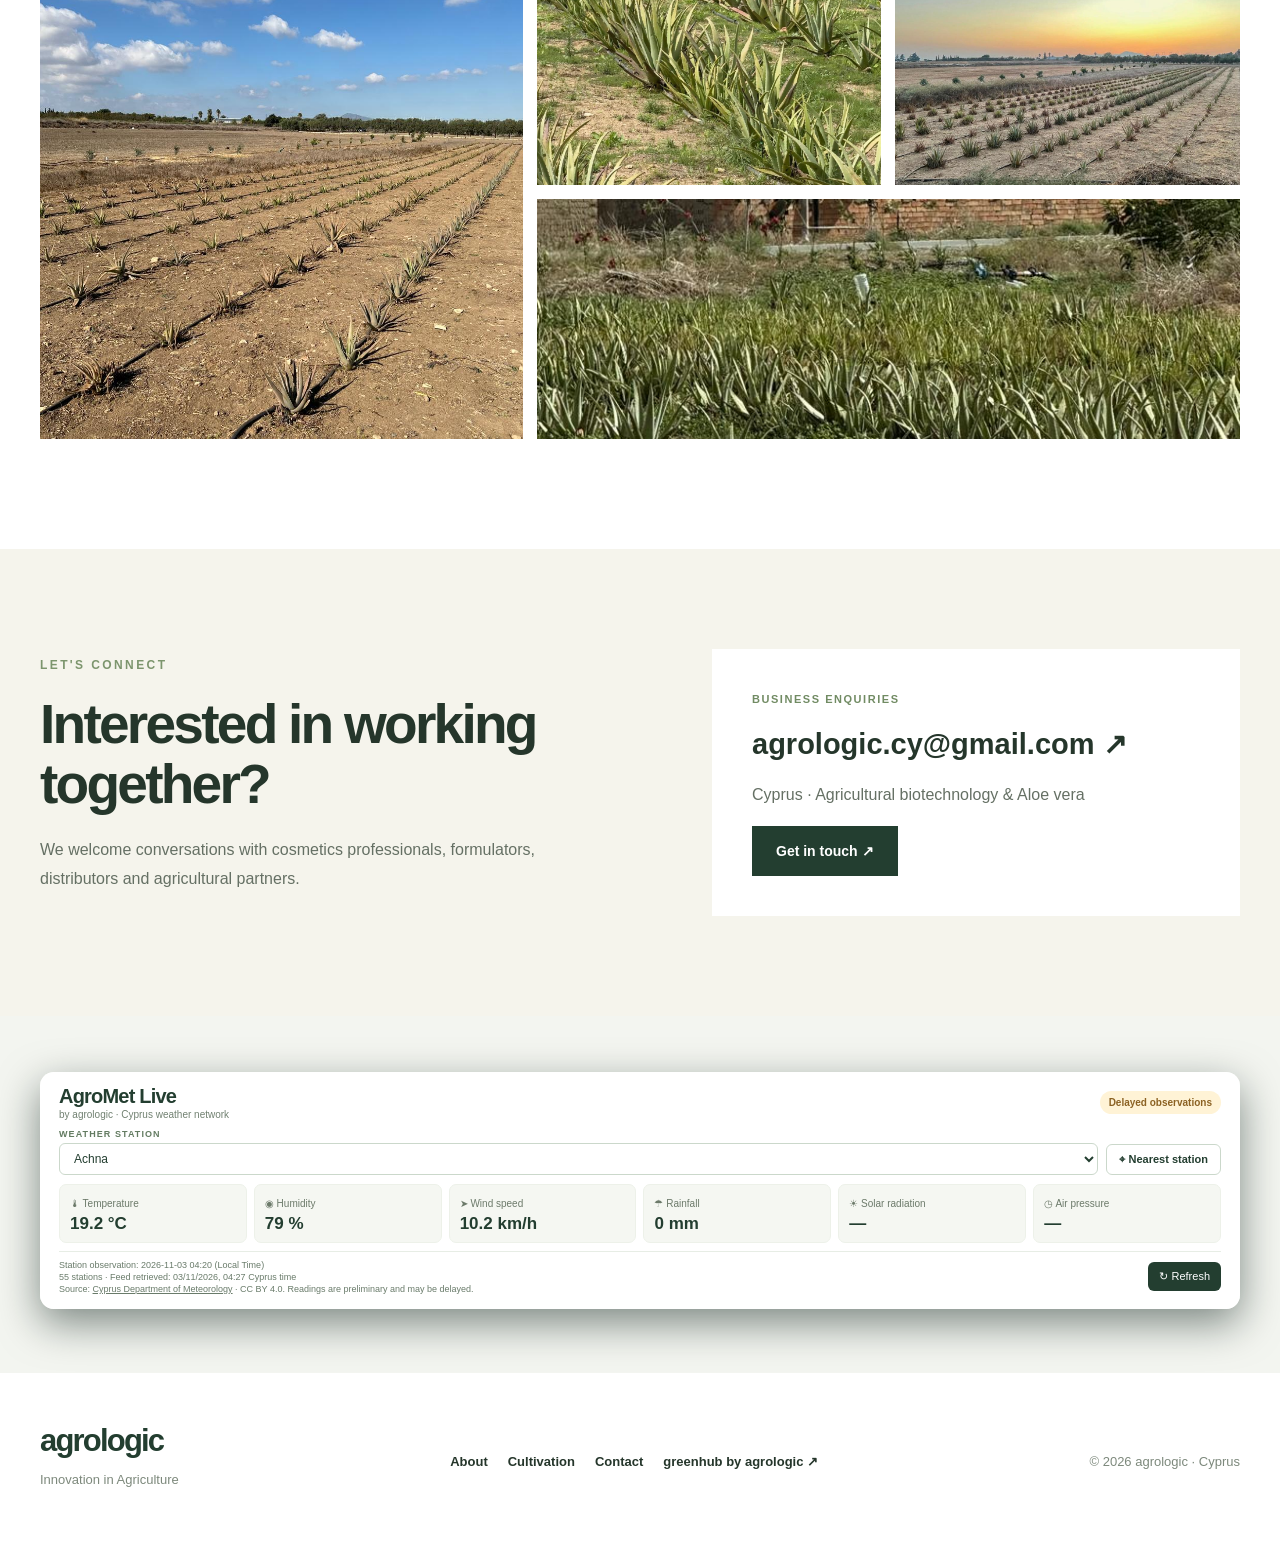
==== commit 4fbd5268: "Add Products catalogue and replace Shop navigation" ====
--- a/index.html
+++ b/index.html
@@ -39,7 +39,7 @@
   main > #agromet.agromet-section { padding: 32px 14px 40px !important; }
 }
 </style></head><body>
-<header class="top"><a class="logo brand-lockup" href="#home"><span class="brand-name">agrologic</span><span class="brand-tagline">Innovation in Agriculture</span></a><button class="menu" aria-label="Toggle navigation" aria-expanded="false">☰</button><nav id="nav"><a href="shop.html">Shop</a><a href="#about">About</a><a href="#cultivation">Cultivation</a><a href="#science">Our Approach</a><a href="#applications">Applications</a><a href="#benefits">Aloe Benefits</a><a href="#gallery">Our Fields</a><a href="#contact">Contact</a><a class="greenhub" href="login.html">greenhub by agrologic ↗</a></nav></header>
+<header class="top"><a class="logo brand-lockup" href="#home"><span class="brand-name">agrologic</span><span class="brand-tagline">Innovation in Agriculture</span></a><button class="menu" aria-label="Toggle navigation" aria-expanded="false">☰</button><nav id="nav"><a href="products.html">Products</a><a href="#about">About</a><a href="#cultivation">Cultivation</a><a href="#science">Our Approach</a><a href="#applications">Applications</a><a href="#benefits">Aloe Benefits</a><a href="#gallery">Our Fields</a><a href="#contact">Contact</a><a class="greenhub" href="login.html">greenhub by agrologic ↗</a></nav></header>
 <main id="home"><section class="hero"><img src="assets/land3.jpeg" alt="Agrologic Aloe vera cultivation in Cyprus at sunset"><div class="shade"></div><div class="hero-inner"><span class="kicker">CULTIVATED IN CYPRUS · INSPIRED BY SCIENCE</span><h1>Rooted in nature.<br><em>Driven by innovation.</em></h1><p>From our Aloe vera fields to the future of botanical ingredients.</p><a class="cta light" href="#about">Discover agrologic <span>↗</span></a></div><span class="hero-side">INNOVATION IN AGRICULTURE</span></section>
 <section id="about" class="intro wrap"><div><span class="eyebrow">WHO WE ARE</span><h2>Where agricultural knowledge meets botanical potential.</h2></div><div><p class="lead">Agrologic is a Cyprus-based agricultural initiative focused on Aloe vera cultivation, agronomy and biotechnology-led innovation.</p><p>We combine practical field experience with scientific thinking to explore the value of responsibly grown Aloe vera for cosmetic and botanical applications.</p><a class="textlink" href="#contact">Connect with us ↗</a></div></section>
 <section class="photo-banner"><img src="assets/land5.jpeg" alt="Close view of Aloe vera plants cultivated in rows"><div><span class="eyebrow">OUR FOCUS</span><h2>Real cultivation.<br>Real botanical potential.</h2></div></section>
